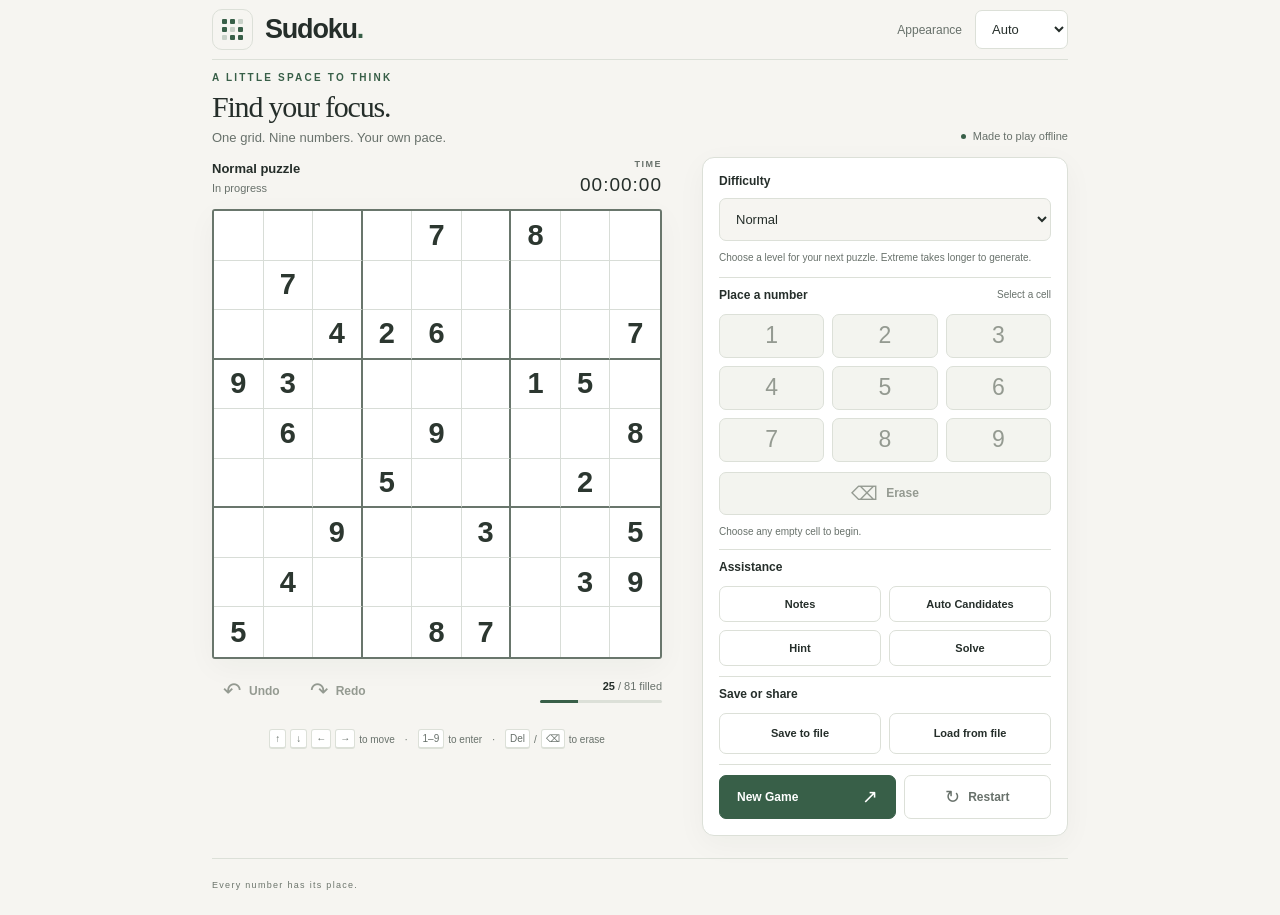
==== index.html @ 0df0c493 "display on mobile devices" ====
<!doctype html>
<html lang="en" data-theme="light">
<head>
  <meta charset="utf-8">
  <meta name="viewport" content="width=device-width, initial-scale=1">
  <meta name="color-scheme" content="light dark">
  <meta name="description" content="A quiet place to play Sudoku. A fully offline desktop application.">
  <title>Sudoku — Find your focus</title>
  <link rel="icon" href="data:,">
  <link rel="stylesheet" href="styles.css">
  <!-- Classic deferred scripts also work when index.html is opened from file://. -->
  <script defer src="js/board.js"></script>
  <script defer src="js/exact.js"></script>
  <script defer src="js/logical.js"></script>
  <script defer src="js/difficulty.js"></script>
  <script defer src="js/generator.js"></script>
  <script defer src="js/game.js"></script>
  <script defer src="js/persistence.js"></script>
  <script defer src="js/view.js"></script>
  <script defer src="js/app.js"></script>
</head>
<body>
  <div class="app-shell">
    <header class="app-header">
      <a class="brand" href="index.html" aria-label="Sudoku home">
        <span class="brand-mark" aria-hidden="true"><i></i><i></i><i></i><i></i><i></i><i></i><i></i><i></i><i></i></span>
        <span>Sudoku<span class="brand-dot">.</span></span>
      </a>
      <div class="theme-control">
        <label for="theme">Appearance</label>
        <select id="theme" aria-label="Color theme">
          <option value="auto">Auto</option>
          <option value="light">Light</option>
          <option value="dark">Dark</option>
        </select>
      </div>
    </header>

    <main>
      <div class="page-heading">
        <div><p class="eyebrow">A LITTLE SPACE TO THINK</p><h1>Find your focus.</h1><p class="intro">One grid. Nine numbers. Your own pace.</p></div>
        <span class="offline-label"><span aria-hidden="true"></span>Made to play offline</span>
      </div>

      <div class="workspace">
        <section class="board-section" aria-label="Sudoku game">
          <div class="board-heading">
            <div><span id="puzzle-label" class="puzzle-label">Sudoku</span><span id="game-status" class="game-status">Generating puzzle...</span></div>
            <div class="timer-block"><span class="timer-label">TIME</span><time id="timer" role="timer" aria-label="Elapsed time">00:00:00</time></div>
          </div>
          <div id="board" class="board" role="grid" aria-label="Sudoku puzzle" aria-rowcount="9" aria-colcount="9" aria-describedby="keyboard-help"></div>
          <div class="board-footer">
            <div class="history-controls" aria-label="History controls">
              <button id="undo" type="button" class="button button-quiet" disabled title="Undo (Ctrl+Z)"><span aria-hidden="true">↶</span> Undo</button>
              <button id="redo" type="button" class="button button-quiet" disabled title="Redo (Ctrl+Y or Ctrl+Shift+Z)"><span aria-hidden="true">↷</span> Redo</button>
            </div>
            <div class="progress-block"><span id="filled-count">30 <span>/ 81 filled</span></span><div id="progress" class="progress-track" role="progressbar" aria-label="Cells filled" aria-valuemin="0" aria-valuemax="81" aria-valuenow="30"><span id="progress-fill"></span></div></div>
          </div>
          <div id="completion" class="completion" role="status" aria-live="polite" hidden><span class="completion-mark" aria-hidden="true">✓</span><div><h2>Beautifully done.</h2><p id="completion-message"></p></div></div>
          <p id="keyboard-help" class="keyboard-help"><kbd>↑</kbd><kbd>↓</kbd><kbd>←</kbd><kbd>→</kbd> to move <span>·</span> <kbd>1–9</kbd> to enter <span>·</span> <kbd>Del</kbd> / <kbd>⌫</kbd> to erase</p>
        </section>

        <aside class="game-controls" aria-label="Game controls">
          <div class="difficulty-control">
            <label class="control-label" for="difficulty">Difficulty</label>
            <select id="difficulty" aria-describedby="difficulty-help">
              <option>Easy</option><option selected>Normal</option><option>Hard</option><option>Expert</option><option>Extreme</option>
            </select>
            <p id="difficulty-help" class="helper-text">Choose a level for your next puzzle. Extreme takes longer to generate.</p>
          </div>
          <div class="panel-divider"></div>
          <div class="control-panel">
          <div class="input-heading"><h2 id="input-heading">Place a number</h2><span id="selection-label">Select a cell</span></div>
          <div id="keypad" class="keypad" role="group" aria-label="Enter a number">
            <button type="button" data-digit="1" aria-label="Enter 1">1</button><button type="button" data-digit="2" aria-label="Enter 2">2</button><button type="button" data-digit="3" aria-label="Enter 3">3</button>
            <button type="button" data-digit="4" aria-label="Enter 4">4</button><button type="button" data-digit="5" aria-label="Enter 5">5</button><button type="button" data-digit="6" aria-label="Enter 6">6</button>
            <button type="button" data-digit="7" aria-label="Enter 7">7</button><button type="button" data-digit="8" aria-label="Enter 8">8</button><button type="button" data-digit="9" aria-label="Enter 9">9</button>
          </div>
          <button id="erase" type="button" class="button erase-button"><span aria-hidden="true">⌫</span> Erase</button>
          <p id="selection-help" class="selection-help" aria-live="polite">Choose any empty cell to begin.</p>
          <div class="panel-divider"></div>
          <div class="tools-heading"><h2>Assistance</h2></div>
          <div class="future-controls" aria-label="Assistance controls">
            <button id="notes" type="button" class="button" aria-pressed="false" title="Toggle candidate Notes mode">Notes</button>
            <button id="auto-candidates" type="button" class="button" title="Replace notes with all directly legal candidates">Auto Candidates</button>
            <button id="hint" type="button" class="button" disabled title="Reveal one correct digit">Hint</button>
            <button id="solve" type="button" class="button" disabled title="Reveal the solution after confirmation">Solve</button>
          </div>
          <div class="panel-divider"></div>
          <div class="tools-heading"><h2>Save or share</h2></div>
          <div class="file-actions" aria-label="Game file controls">
            <button id="export-game" type="button" class="button">Save to file</button>
            <button id="import-game" type="button" class="button">Load from file</button>
            <input id="import-game-file" type="file" accept="application/json,.json" hidden>
          </div>
          <p id="file-status" class="file-status" role="status" aria-live="polite" hidden></p>
          <div class="panel-divider"></div>
          <div class="game-actions">
            <button id="new-game" type="button" class="button button-primary">New Game <span aria-hidden="true">↗</span></button>
            <button id="restart" type="button" class="button restart-button"><span aria-hidden="true">↻</span> Restart</button>
          </div>
          <p id="persistence-status" class="helper-text" role="status" hidden>Browser storage is unavailable or full. Your progress cannot be saved.</p>
          <p id="generation-status" class="helper-text" role="status" hidden>Generating puzzle... This can take a while for Extreme.</p>
          <p id="generation-animation-name" class="generation-animation-name" aria-live="polite" hidden></p>
          <p id="generation-error" class="helper-text" role="alert" hidden>Could not find a verified puzzle in time. Please try New Game again.</p>
          </div>
        </aside>
      </div>
    </main>
    <footer class="app-footer"><span>Every number has its place.</span></footer>
  </div>
  <noscript><p class="noscript">Please enable JavaScript to play this offline Sudoku game.</p></noscript>
</body>
</html>
---- styles.css ----
:root {
  color-scheme: light;
  --page-bg: #f6f5f1;
  --surface-bg: #ffffff;
  --surface-soft: #eeeee8;
  --text: #252e2a;
  --text-muted: #68716b;
  --text-faint: #6c756c;
  --border: #dce0d8;
  --grid-border: #d8ddd7;
  --box-border: #69766c;
  --given: #2c3730;
  --player: #377657;
  --accent: #385f48;
  --candidate-match: #7a4d08;
  --accent-hover: #2d503b;
  --on-accent: #ffffff;
  --selected-cell: #c7ddc2;
  --related-cell: #f0f4ec;
  --same-number: #dfead8;
  --error-bg: #f8e6e1;
  --error-text: #af4538;
  --focus: #548368;
  --disabled-bg: #f3f4ef;
  --disabled-text: #949a91;
  --shadow: 0 8px 30px rgb(35 49 37 / 4%);
  --board-size: 540px;
  font-family: "Segoe UI", Arial, sans-serif;
  font-synthesis: none;
}

:root[data-theme="dark"] {
  color-scheme: dark;
  --page-bg: #181e1a;
  --surface-bg: #222b25;
  --surface-soft: #2b352e;
  --text: #e5eae2;
  --text-muted: #a5b0a5;
  --text-faint: #8e9c90;
  --border: #3a473c;
  --grid-border: #3b493f;
  --box-border: #85988a;
  --given: #e4eadd;
  --player: #a5d1b0;
  --accent: #a3c6a0;
  --candidate-match: #ffd17c;
  --accent-hover: #bddab9;
  --on-accent: #1b3021;
  --selected-cell: #486846;
  --related-cell: #2d3930;
  --same-number: #3a4f3b;
  --error-bg: #52342e;
  --error-text: #ffb3a4;
  --focus: #acd1a3;
  --disabled-bg: #273029;
  --disabled-text: #778278;
  --shadow: 0 8px 30px rgb(0 0 0 / 10%);
}

* { box-sizing: border-box; }
body { margin: 0; background: var(--page-bg); color: var(--text); }
button, select { font: inherit; }
button, select, a { -webkit-tap-highlight-color: transparent; }
button { cursor: pointer; }
button:disabled { cursor: not-allowed; }
button:focus-visible, select:focus-visible, a:focus-visible { outline: 3px solid var(--focus); outline-offset: 4px; }
[hidden] { display: none !important; }
.app-shell { max-width: 1008px; margin: 0 auto; padding: 0 44px; }
.app-header { height: 84px; display: flex; align-items: center; justify-content: space-between; border-bottom: 1px solid var(--border); }
.brand { display: inline-flex; gap: 12px; align-items: center; text-decoration: none; color: var(--text); font-size: 27px; font-weight: 700; letter-spacing: -1.2px; }
.brand-dot { color: var(--accent); }
.brand-mark { display: grid; grid-template-columns: repeat(3, 5px); grid-template-rows: repeat(3, 5px); gap: 3px; padding: 9px; border: 1px solid var(--border); border-radius: 10px; }
.brand-mark i { background: var(--accent); border-radius: 1px; }
.brand-mark i:nth-child(3), .brand-mark i:nth-child(5), .brand-mark i:nth-child(7) { opacity: .24; }
.theme-control { display: flex; gap: 13px; align-items: center; font-size: 12px; color: var(--text-muted); }
select { appearance: auto; padding: 10px 12px; background: var(--surface-bg); color: var(--text); border: 1px solid var(--border); border-radius: 7px; cursor: pointer; }
:root:not([data-app-ready]) #difficulty { visibility: hidden; }
.theme-control select { min-width: 93px; font-size: 13px; }
.page-heading { display: flex; align-items: end; justify-content: space-between; padding: 28px 0 26px; }
.eyebrow { color: var(--accent); font-size: 10px; font-weight: 700; letter-spacing: 2.2px; margin: 0 0 10px; }
h1 { font-family: Georgia, "Times New Roman", serif; font-size: 38px; font-weight: 400; letter-spacing: -1.2px; line-height: 1.1; margin: 0 0 11px; }
.intro { color: var(--text-muted); font-size: 13px; margin: 0; }
.offline-label { display: flex; align-items: center; gap: 7px; color: var(--text-muted); font-size: 11px; padding-bottom: 3px; }
.offline-label > span { width: 5px; height: 5px; border-radius: 50%; background: var(--accent); }
.workspace { display: grid; grid-template-columns: var(--board-size) minmax(250px, 1fr); gap: 40px; align-items: start; }
.board-heading { display: flex; align-items: center; justify-content: space-between; min-height: 63px; padding-bottom: 17px; }
.board-heading > div:first-child { display: flex; flex-direction: column; gap: 6px; }
.puzzle-label { font-size: 13px; font-weight: 600; }
.game-status { font-size: 11px; color: var(--text-muted); }
.timer-block { text-align: right; display: flex; flex-direction: column; gap: 5px; }
.timer-label { color: var(--text-muted); font-size: 9px; font-weight: 600; letter-spacing: 1.5px; }
#timer { font-size: 19px; font-variant-numeric: tabular-nums; letter-spacing: 1px; }
.board { width: var(--board-size); height: var(--board-size); position: relative; display: grid; grid-template-rows: repeat(9, minmax(0, 1fr)); border: 2px solid var(--box-border); border-radius: 3px; overflow: hidden; background: var(--surface-bg); box-shadow: var(--shadow); }
.board-row { display: grid; grid-template-columns: repeat(9, minmax(0, 1fr)); min-height: 0; }
.cell { min-width: 0; min-height: 0; position: relative; border: 0; border-right: 1px solid var(--grid-border); border-bottom: 1px solid var(--grid-border); background: var(--surface-bg); color: var(--player); font-size: 29px; font-weight: 400; line-height: 1; padding: 0; display: grid; place-items: center; isolation: isolate; }
.cell:nth-child(3n) { border-right: 2px solid var(--box-border); }
.cell:last-child { border-right: 0; }
.board-row:nth-of-type(3n) .cell { border-bottom: 2px solid var(--box-border); }
.board-row:last-of-type .cell { border-bottom: 0; }
.cell.is-given { color: var(--given); font-weight: 650; }
.cell.is-related { background: var(--related-cell); }
.cell.is-matching { background: var(--same-number); }
.cell.is-selected { background: var(--selected-cell); box-shadow: inset 0 0 0 2px var(--accent); }
.cell.is-incorrect { color: var(--error-text); }
.cell.is-incorrect:not(.is-related):not(.is-matching):not(.is-selected) { background: var(--error-bg); }
.cell.is-incorrect .cell-value { text-decoration: underline; text-decoration-thickness: 1.5px; text-underline-offset: 6px; }
.cell:focus-visible { outline: 3px solid var(--focus); outline-offset: -5px; z-index: 1; }
.cell:hover:not(.is-selected) { box-shadow: inset 0 0 0 2px var(--border); }
.cell-value { pointer-events: none; }
.cell-candidates { position: absolute; inset: 4px; display: grid; grid-template-columns: repeat(3, 1fr); grid-template-rows: repeat(3, 1fr); pointer-events: none; font-size: 12px; }
.cell-candidates > span { display: grid; place-items: center; color: var(--player); font-weight: 500; }
.cell-candidates > span.is-matching { color: var(--candidate-match); font-weight: 800; }
#notes[aria-pressed="true"] { background: var(--selected-cell); border-color: var(--accent); color: var(--accent); }
.board-footer { display: flex; align-items: center; justify-content: space-between; margin-top: 14px; }
.button { display: inline-flex; justify-content: center; align-items: center; gap: 8px; min-height: 41px; padding: 9px 14px; border: 1px solid var(--border); border-radius: 7px; background: var(--surface-bg); color: var(--text); font-size: 12px; font-weight: 600; }
.button:hover:enabled { background: var(--surface-soft); }
.button:disabled { background: var(--disabled-bg); color: var(--disabled-text); }
.history-controls { display: flex; gap: 8px; }
.button-quiet { border-color: transparent; background: transparent; padding: 8px 10px; }
.button-quiet:disabled { background: transparent; }
.button-quiet span { font-size: 22px; font-weight: 400; }
.progress-block { text-align: right; width: 122px; font-size: 11px; }
#filled-count { font-weight: 600; }
#filled-count span { color: var(--text-muted); font-weight: 400; }
.progress-track { height: 3px; background: var(--border); margin-top: 8px; overflow: hidden; border-radius: 3px; }
#progress-fill { display: block; height: 100%; width: 0; background: var(--accent); }
.board-legend { display: flex; justify-content: center; gap: 26px; margin-top: 18px; color: var(--text-muted); font-size: 10px; }
.board-legend > span { display: flex; align-items: center; gap: 6px; }
.board-legend b { font-size: 15px; }
.legend-given { color: var(--given); font-weight: 700; }
.legend-player { color: var(--player); font-weight: 400; }
.legend-error { color: var(--error-text); font-weight: 400; text-decoration: underline; text-underline-offset: 3px; }
.keyboard-help { display: flex; align-items: center; justify-content: center; gap: 4px; margin: 20px 0 0; font-size: 10px; color: var(--text-muted); white-space: nowrap; }
.keyboard-help > span { margin: 0 6px; }
kbd { font-family: inherit; font-size: 10px; min-width: 17px; padding: 3px 4px; text-align: center; border: 1px solid var(--border); border-bottom-width: 2px; border-radius: 3px; background: var(--surface-bg); }
.game-controls { background: var(--surface-bg); border: 1px solid var(--border); border-radius: 12px; padding: 24px; box-shadow: var(--shadow); }
.control-panel { display: contents; }
.control-label { display: block; font-size: 12px; font-weight: 600; margin-bottom: 10px; }
.difficulty-control select { width: 100%; height: 43px; background: var(--page-bg); font-size: 13px; }
.helper-text { margin: 9px 0 0; font-size: 10px; color: var(--text-muted); line-height: 1.65; }
.panel-divider { height: 1px; background: var(--border); margin: 16px 0; }
.input-heading, .tools-heading { display: flex; align-items: center; justify-content: space-between; gap: 6px; margin-bottom: 12px; }
.input-heading h2, .tools-heading h2 { font-size: 12px; font-weight: 600; margin: 0; }
#selection-label { color: var(--text-muted); font-size: 10px; }
.keypad { display: grid; grid-template-columns: repeat(3, 1fr); gap: 8px; }
.keypad button { height: 50px; border: 1px solid var(--border); border-radius: 7px; color: var(--accent); background: var(--page-bg); font-size: 23px; font-weight: 500; }
.keypad button:hover:enabled { background: var(--same-number); border-color: var(--accent); }
.keypad button:active:enabled { background: var(--selected-cell); }
.keypad button:disabled { color: var(--disabled-text); background: var(--disabled-bg); }
.keypad button.is-selected-digit { background: var(--selected-cell); border-color: var(--accent); color: var(--accent); box-shadow: inset 0 0 0 1px var(--accent); }
.erase-button { margin-top: 10px; width: 100%; }
.erase-button span { font-size: 19px; font-weight: 400; }
.selection-help { min-height: 15px; margin: 9px 0 0; color: var(--text-muted); font-size: 10px; line-height: 1.5; }
.coming-label { font-size: 8px; letter-spacing: 1px; color: var(--text-faint); }
.future-controls { display: grid; grid-template-columns: 1fr 1fr; gap: 8px; }
.future-controls .button { font-size: 11px; padding: 8px 4px; }
.file-actions { display: grid; grid-template-columns: 1fr 1fr; gap: 8px; }
.file-actions .button { padding: 8px 4px; font-size: 11px; }
.file-status { min-height: 15px; margin: 9px 0 0; color: var(--text-muted); font-size: 10px; line-height: 1.5; }
.file-status.is-error { color: var(--error-text); }
.generation-animation-name { margin: 4px 0 0; color: var(--accent); font-size: 10px; font-weight: 700; letter-spacing: .8px; text-transform: uppercase; }
.button-primary { width: 100%; background: var(--accent); color: var(--on-accent); border-color: var(--accent); min-height: 44px; justify-content: space-between; padding-left: 17px; padding-right: 17px; }
.button-primary:hover:enabled { background: var(--accent-hover); }
.button-primary span { font-size: 19px; }
.game-actions { display: grid; grid-template-columns: 1.2fr 1fr; gap: 8px; }
.restart-button { width: 100%; color: var(--text-muted); }
.restart-button span { font-size: 18px; }
.completion { display: flex; align-items: center; gap: 13px; background: var(--same-number); border: 1px solid var(--accent); border-radius: 8px; padding: 16px 20px; margin-top: 16px; }
.completion-mark { font-size: 22px; color: var(--accent); }
.completion h2 { font-family: Georgia, "Times New Roman", serif; font-size: 21px; font-weight: 400; margin: 0 0 5px; }
.completion p { font-size: 12px; color: var(--text-muted); margin: 0; }
@keyframes board-start {
  from { opacity: 0; transform: translateY(8px) scale(.985); }
  to { opacity: 1; transform: translateY(0) scale(1); }
}
@keyframes completion-arrive {
  0% { opacity: 0; transform: translateY(12px) scale(.96); }
  65% { opacity: 1; transform: translateY(-2px) scale(1.015); }
  100% { opacity: 1; transform: translateY(0) scale(1); }
}
@keyframes completion-mark {
  0%, 45% { opacity: 0; transform: scale(.4) rotate(-20deg); }
  75% { opacity: 1; transform: scale(1.2) rotate(8deg); }
  100% { opacity: 1; transform: scale(1) rotate(0); }
}
@keyframes board-generating {
  0%, 100% { opacity: 1; transform: scale(1); }
  50% { opacity: .78; transform: scale(.992); }
}
@keyframes generation-dot {
  0%, 100% { opacity: .35; transform: scale(.75); }
  50% { opacity: 1; transform: scale(1); }
}
@keyframes ghost-digit {
  0%, 100% { opacity: 0; transform: translate(-50%, -50%) scale(.35) rotate(-12deg); }
  28%, 70% { opacity: .88; transform: translate(-50%, -50%) scale(1.15) rotate(0); }
  82% { opacity: 0; transform: translate(-50%, -50%) scale(.8) rotate(8deg); }
}
@keyframes box-digit {
  0%, 100% { opacity: 0; transform: translate(-50%, -50%) scale(.2); }
  18%, 67% { opacity: .95; transform: translate(-50%, -50%) scale(1.18); }
  80% { opacity: 0; transform: translate(-50%, -50%) scale(.55); }
}
@keyframes rain-digit {
  0% { opacity: 0; transform: translate(-50%, -90px) rotate(-10deg) scale(.7); }
  15% { opacity: .9; }
  85% { opacity: .9; }
  100% { opacity: 0; transform: translate(-50%, 630px) rotate(15deg) scale(1.12); }
}
@keyframes solver-digit {
  0%, 100% { opacity: 0; transform: translate(-50%, -50%) scale(.25); }
  20%, 62% { opacity: 1; transform: translate(-50%, -50%) scale(1.3); }
  76% { opacity: 0; transform: translate(-50%, -50%) scale(.6); }
}
.board.is-game-starting { animation: board-start 420ms cubic-bezier(.2, .75, .25, 1) both; }
.board.is-generating { animation: board-generating 1.2s ease-in-out infinite; }
.completion.is-celebrating { animation: completion-arrive 520ms cubic-bezier(.2, .8, .25, 1) both; }
.completion.is-celebrating .completion-mark { animation: completion-mark 600ms cubic-bezier(.2, .8, .25, 1) both; }
#generation-status::before { content: ""; display: inline-block; width: 6px; height: 6px; margin: 0 6px 1px 0; border-radius: 50%; background: var(--accent); vertical-align: middle; animation: generation-dot 900ms ease-in-out infinite; }
.generation-overlay { position: absolute; inset: 0; z-index: 2; overflow: hidden; pointer-events: none; }
.generation-digit { position: absolute; z-index: 1; color: var(--accent); font-size: 30px; font-weight: 700; line-height: 1; text-shadow: 0 1px 12px var(--surface-bg); }
.generation-overlay.is-ghost-grid .generation-digit { animation: ghost-digit var(--duration) var(--delay) cubic-bezier(.2, .75, .25, 1) infinite; }
.generation-overlay.is-box-build .generation-digit { color: var(--candidate-match); animation: box-digit var(--duration) var(--delay) cubic-bezier(.2, .75, .25, 1) infinite; }
.generation-overlay.is-number-rain .generation-digit { color: var(--player); animation: rain-digit var(--duration) var(--delay) linear infinite; }
.generation-overlay.is-solver-pulse .generation-digit { color: var(--accent); animation: solver-digit var(--duration) var(--delay) cubic-bezier(.15, .9, .25, 1) infinite; }
.app-footer { display: flex; justify-content: space-between; border-top: 1px solid var(--border); margin-top: 33px; padding: 21px 0 25px; color: var(--text-faint); font-size: 11px; }
.app-footer > span:last-child { font-size: 9px; letter-spacing: 1.3px; }
.app-footer > span:last-child span { padding: 0 7px; }
.noscript { position: fixed; bottom: 0; width: 100%; padding: 18px; background: var(--error-bg); color: var(--error-text); text-align: center; }
@media (max-width: 1040px) {
  :root { --board-size: 504px; }
  .app-shell { padding: 0 34px; }
  .workspace { gap: 28px; }
  .game-controls { padding: 20px; }
}
@media (max-height: 900px) {
  :root { --board-size: 450px; }
  .app-shell { max-width: 944px; }
  .app-header { height: 60px; }
  .page-heading { padding: 12px 0; }
  .eyebrow { margin-bottom: 7px; }
  h1 { font-size: 30px; margin-bottom: 7px; }
  .board-heading { min-height: 52px; padding-bottom: 12px; }
  .game-controls { padding: 16px; }
  .panel-divider { margin: 10px 0; }
  .keypad button { height: 44px; }
  .future-controls .button { min-height: 36px; }
  .board-footer { margin-top: 10px; }
  .board-legend { margin-top: 12px; }
  .keyboard-help { margin-top: 16px; }
  .app-footer { margin-top: 22px; }
}
@media (min-width: 881px) and (max-height: 800px) {
  .game-controls { padding: 8px; }
  .difficulty-control .helper-text { display: none; }
  .panel-divider { margin: 7px 0; }
  .keypad button { height: 40px; }
}
@media (forced-colors: active) {
  .cell.is-selected { outline: 3px solid Highlight; outline-offset: -4px; }
  .cell.is-matching .cell-value { border-bottom: 2px solid currentColor; }
}
@media (prefers-reduced-motion: reduce) {
  .board.is-game-starting, .board.is-generating, .completion.is-celebrating, .completion.is-celebrating .completion-mark, #generation-status::before, .generation-overlay .generation-digit { animation: none; }
  .generation-overlay { display: none; }
}
@media (max-width: 880px) {
  :root { --board-size: min(540px, calc(100vw - 32px)); }
  .app-shell { padding: 0 16px; }
  .app-header { height: 64px; }
  .page-heading { padding: 20px 0; }
  .workspace { display: flex; flex-direction: column; gap: 20px; }
  .game-controls { display: contents; }
  .difficulty-control { order: -1; display: grid; grid-template-columns: minmax(0, 1fr) minmax(150px, 2fr); align-items: center; gap: 10px 14px; width: 100%; padding: 14px 16px; background: var(--surface-bg); border: 1px solid var(--border); border-radius: 12px; box-shadow: var(--shadow); }
  .difficulty-control .control-label { margin: 0; }
  .difficulty-control .helper-text { display: none; }
  .game-controls > .panel-divider { display: none; }
  .board-section { order: 0; width: var(--board-size); max-width: 100%; margin: 0 auto; }
  .board { width: 100%; height: auto; aspect-ratio: 1; }
  .control-panel { display: block; order: 1; width: 100%; padding: 18px 16px; background: var(--surface-bg); border: 1px solid var(--border); border-radius: 12px; box-shadow: var(--shadow); }
  .keypad button { height: 54px; }
  .keyboard-help { display: none; }
  .app-footer { margin-top: 24px; }
}
@media (max-width: 420px) {
  .theme-control label, .offline-label { display: none; }
  .brand { gap: 9px; font-size: 24px; }
  .brand-mark { grid-template-columns: repeat(3, 4px); grid-template-rows: repeat(3, 4px); gap: 2px; padding: 8px; }
  .page-heading { padding: 16px 0; }
  h1 { font-size: 31px; }
  .difficulty-control { grid-template-columns: 1fr; gap: 8px; }
  .difficulty-control select { height: 40px; }
  .board-heading { min-height: 53px; padding-bottom: 12px; }
  .cell { font-size: clamp(20px, 7.5vw, 29px); }
  .cell-candidates { inset: 2px; font-size: 10px; }
  .board-footer { margin-top: 10px; }
  .history-controls { gap: 2px; }
  .button-quiet { padding: 7px 5px; }
  .progress-block { width: 105px; }
}
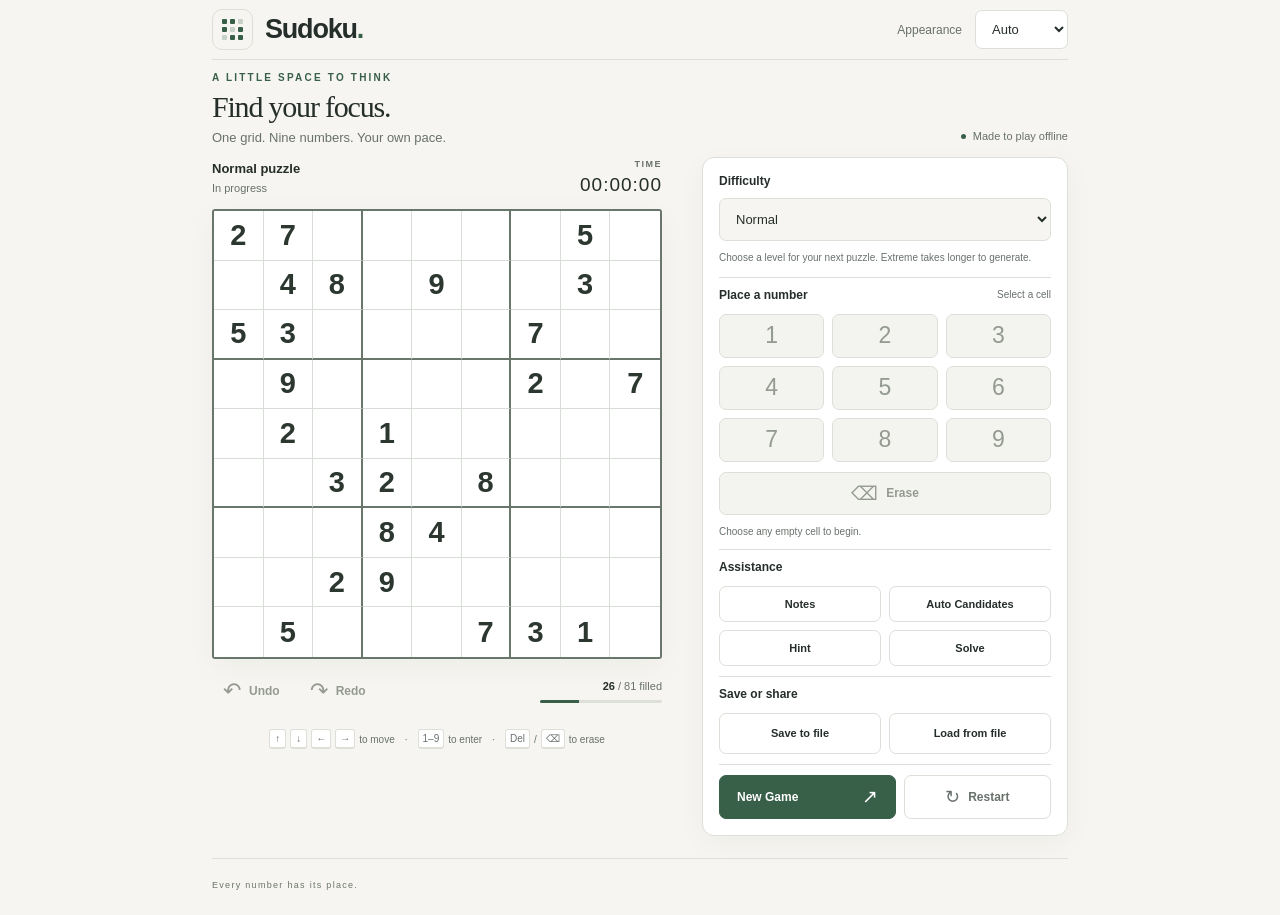
==== commit 9ae45b75: "add counter: <script data-goatcounter="https://gperkowski.goatcounter.com/count" async src="//gc.zgo" ====
--- a/index.html
+++ b/index.html
@@ -110,5 +110,6 @@
     <footer class="app-footer"><span>Every number has its place.</span></footer>
   </div>
   <noscript><p class="noscript">Please enable JavaScript to play this offline Sudoku game.</p></noscript>
+  <script data-goatcounter="https://gperkowski.goatcounter.com/count" async src="//gc.zgo.at/count.js"></script>
 </body>
 </html>
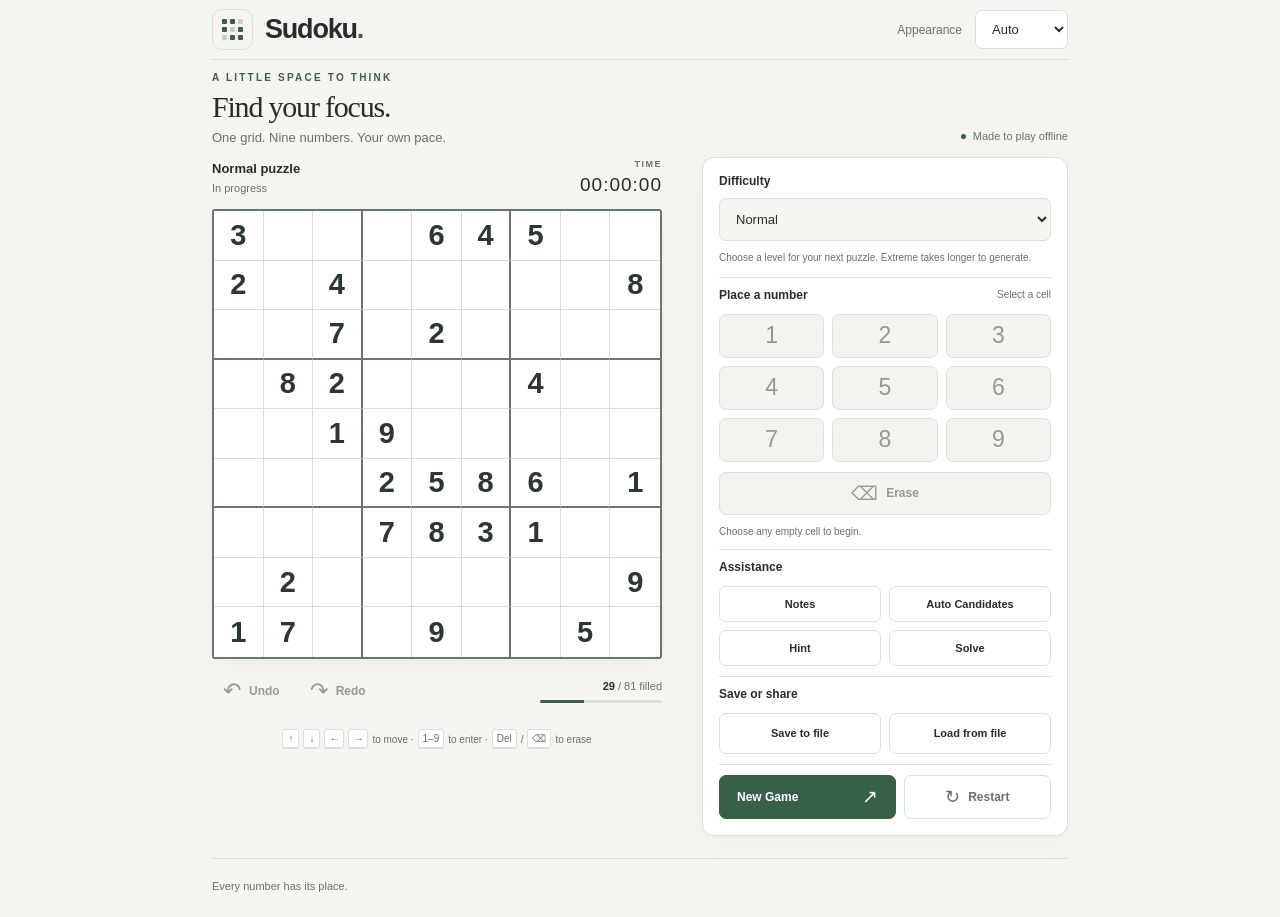
==== commit 74e89575: "Completed the offline-safe refactor.   - Removed the external GoatCounter analytics script and made " ====
--- a/index.html
+++ b/index.html
@@ -28,7 +28,7 @@
       </a>
       <div class="theme-control">
         <label for="theme">Appearance</label>
-        <select id="theme" aria-label="Color theme">
+        <select id="theme">
           <option value="auto">Auto</option>
           <option value="light">Light</option>
           <option value="dark">Dark</option>
@@ -37,27 +37,46 @@
     </header>
 
     <main>
-      <div class="page-heading">
-        <div><p class="eyebrow">A LITTLE SPACE TO THINK</p><h1>Find your focus.</h1><p class="intro">One grid. Nine numbers. Your own pace.</p></div>
-        <span class="offline-label"><span aria-hidden="true"></span>Made to play offline</span>
-      </div>
+      <header class="page-heading">
+        <div class="page-introduction">
+          <p class="eyebrow">A LITTLE SPACE TO THINK</p>
+          <h1>Find your focus.</h1>
+          <p class="intro">One grid. Nine numbers. Your own pace.</p>
+        </div>
+        <p class="offline-label"><span aria-hidden="true"></span>Made to play offline</p>
+      </header>
 
       <div class="workspace">
         <section class="board-section" aria-label="Sudoku game">
-          <div class="board-heading">
-            <div><span id="puzzle-label" class="puzzle-label">Sudoku</span><span id="game-status" class="game-status">Generating puzzle...</span></div>
-            <div class="timer-block"><span class="timer-label">TIME</span><time id="timer" role="timer" aria-label="Elapsed time">00:00:00</time></div>
-          </div>
+          <header class="board-heading">
+            <div class="puzzle-summary">
+              <p id="puzzle-label" class="puzzle-label">Sudoku</p>
+              <p id="game-status" class="game-status">Generating puzzle...</p>
+            </div>
+            <div class="timer-block">
+              <span class="timer-label">TIME</span>
+              <time id="timer">00:00:00</time>
+            </div>
+          </header>
           <div id="board" class="board" role="grid" aria-label="Sudoku puzzle" aria-rowcount="9" aria-colcount="9" aria-describedby="keyboard-help"></div>
-          <div class="board-footer">
-            <div class="history-controls" aria-label="History controls">
+          <footer class="board-footer">
+            <div class="history-controls" role="group" aria-label="History controls">
               <button id="undo" type="button" class="button button-quiet" disabled title="Undo (Ctrl+Z)"><span aria-hidden="true">↶</span> Undo</button>
               <button id="redo" type="button" class="button button-quiet" disabled title="Redo (Ctrl+Y or Ctrl+Shift+Z)"><span aria-hidden="true">↷</span> Redo</button>
             </div>
-            <div class="progress-block"><span id="filled-count">30 <span>/ 81 filled</span></span><div id="progress" class="progress-track" role="progressbar" aria-label="Cells filled" aria-valuemin="0" aria-valuemax="81" aria-valuenow="30"><span id="progress-fill"></span></div></div>
-          </div>
-          <div id="completion" class="completion" role="status" aria-live="polite" hidden><span class="completion-mark" aria-hidden="true">✓</span><div><h2>Beautifully done.</h2><p id="completion-message"></p></div></div>
-          <p id="keyboard-help" class="keyboard-help"><kbd>↑</kbd><kbd>↓</kbd><kbd>←</kbd><kbd>→</kbd> to move <span>·</span> <kbd>1–9</kbd> to enter <span>·</span> <kbd>Del</kbd> / <kbd>⌫</kbd> to erase</p>
+            <div class="progress-block">
+              <output id="filled-count">30 <span>/ 81 filled</span></output>
+              <progress id="progress" class="progress-track" aria-label="Cells filled" max="81" value="30"></progress>
+            </div>
+          </footer>
+          <section id="completion" class="completion" hidden>
+            <span class="completion-mark" aria-hidden="true">✓</span>
+            <div>
+              <h2>Beautifully done.</h2>
+              <p id="completion-message"></p>
+            </div>
+          </section>
+          <p id="keyboard-help" class="keyboard-help"><kbd>↑</kbd><kbd>↓</kbd><kbd>←</kbd><kbd>→</kbd> to move · <kbd>1–9</kbd> to enter · <kbd>Del</kbd> / <kbd>⌫</kbd> to erase</p>
         </section>
 
         <aside class="game-controls" aria-label="Game controls">
@@ -68,48 +87,59 @@
             </select>
             <p id="difficulty-help" class="helper-text">Choose a level for your next puzzle. Extreme takes longer to generate.</p>
           </div>
-          <div class="panel-divider"></div>
+          <div class="panel-divider" aria-hidden="true"></div>
           <div class="control-panel">
-          <div class="input-heading"><h2 id="input-heading">Place a number</h2><span id="selection-label">Select a cell</span></div>
-          <div id="keypad" class="keypad" role="group" aria-label="Enter a number">
-            <button type="button" data-digit="1" aria-label="Enter 1">1</button><button type="button" data-digit="2" aria-label="Enter 2">2</button><button type="button" data-digit="3" aria-label="Enter 3">3</button>
-            <button type="button" data-digit="4" aria-label="Enter 4">4</button><button type="button" data-digit="5" aria-label="Enter 5">5</button><button type="button" data-digit="6" aria-label="Enter 6">6</button>
-            <button type="button" data-digit="7" aria-label="Enter 7">7</button><button type="button" data-digit="8" aria-label="Enter 8">8</button><button type="button" data-digit="9" aria-label="Enter 9">9</button>
-          </div>
-          <button id="erase" type="button" class="button erase-button"><span aria-hidden="true">⌫</span> Erase</button>
-          <p id="selection-help" class="selection-help" aria-live="polite">Choose any empty cell to begin.</p>
-          <div class="panel-divider"></div>
-          <div class="tools-heading"><h2>Assistance</h2></div>
-          <div class="future-controls" aria-label="Assistance controls">
-            <button id="notes" type="button" class="button" aria-pressed="false" title="Toggle candidate Notes mode">Notes</button>
-            <button id="auto-candidates" type="button" class="button" title="Replace notes with all directly legal candidates">Auto Candidates</button>
-            <button id="hint" type="button" class="button" disabled title="Reveal one correct digit">Hint</button>
-            <button id="solve" type="button" class="button" disabled title="Reveal the solution after confirmation">Solve</button>
-          </div>
-          <div class="panel-divider"></div>
-          <div class="tools-heading"><h2>Save or share</h2></div>
-          <div class="file-actions" aria-label="Game file controls">
-            <button id="export-game" type="button" class="button">Save to file</button>
-            <button id="import-game" type="button" class="button">Load from file</button>
-            <input id="import-game-file" type="file" accept="application/json,.json" hidden>
-          </div>
-          <p id="file-status" class="file-status" role="status" aria-live="polite" hidden></p>
-          <div class="panel-divider"></div>
-          <div class="game-actions">
-            <button id="new-game" type="button" class="button button-primary">New Game <span aria-hidden="true">↗</span></button>
-            <button id="restart" type="button" class="button restart-button"><span aria-hidden="true">↻</span> Restart</button>
-          </div>
-          <p id="persistence-status" class="helper-text" role="status" hidden>Browser storage is unavailable or full. Your progress cannot be saved.</p>
-          <p id="generation-status" class="helper-text" role="status" hidden>Generating puzzle... This can take a while for Extreme.</p>
-          <p id="generation-animation-name" class="generation-animation-name" aria-live="polite" hidden></p>
-          <p id="generation-error" class="helper-text" role="alert" hidden>Could not find a verified puzzle in time. Please try New Game again.</p>
+            <section aria-labelledby="input-heading">
+              <header class="input-heading">
+                <h2 id="input-heading">Place a number</h2>
+                <p id="selection-label">Select a cell</p>
+              </header>
+              <div id="keypad" class="keypad" role="group" aria-label="Enter a number">
+                <button type="button" data-digit="1" aria-label="Enter 1">1</button><button type="button" data-digit="2" aria-label="Enter 2">2</button><button type="button" data-digit="3" aria-label="Enter 3">3</button>
+                <button type="button" data-digit="4" aria-label="Enter 4">4</button><button type="button" data-digit="5" aria-label="Enter 5">5</button><button type="button" data-digit="6" aria-label="Enter 6">6</button>
+                <button type="button" data-digit="7" aria-label="Enter 7">7</button><button type="button" data-digit="8" aria-label="Enter 8">8</button><button type="button" data-digit="9" aria-label="Enter 9">9</button>
+              </div>
+              <button id="erase" type="button" class="button erase-button"><span aria-hidden="true">⌫</span> Erase</button>
+              <p id="selection-help" class="selection-help" aria-live="polite">Choose any empty cell to begin.</p>
+            </section>
+            <div class="panel-divider" aria-hidden="true"></div>
+            <section aria-labelledby="assistance-heading">
+              <header class="tools-heading"><h2 id="assistance-heading">Assistance</h2></header>
+              <div class="future-controls">
+                <button id="notes" type="button" class="button" aria-pressed="false" title="Toggle candidate Notes mode">Notes</button>
+                <button id="auto-candidates" type="button" class="button" title="Replace notes with all directly legal candidates">Auto Candidates</button>
+                <button id="hint" type="button" class="button" disabled title="Reveal one correct digit">Hint</button>
+                <button id="solve" type="button" class="button" disabled title="Reveal the solution after confirmation">Solve</button>
+              </div>
+            </section>
+            <div class="panel-divider" aria-hidden="true"></div>
+            <section aria-labelledby="file-actions-heading">
+              <header class="tools-heading"><h2 id="file-actions-heading">Save or share</h2></header>
+              <div class="file-actions">
+                <button id="export-game" type="button" class="button">Save to file</button>
+                <button id="import-game" type="button" class="button">Load from file</button>
+                <label for="import-game-file" class="visually-hidden">Choose a saved Sudoku game file</label>
+                <input id="import-game-file" type="file" accept="application/json,.json" hidden>
+              </div>
+              <p id="file-status" class="file-status" hidden></p>
+            </section>
+            <div class="panel-divider" aria-hidden="true"></div>
+            <div class="game-actions">
+              <button id="new-game" type="button" class="button button-primary">New Game <span aria-hidden="true">↗</span></button>
+              <button id="restart" type="button" class="button restart-button"><span aria-hidden="true">↻</span> Restart</button>
+            </div>
+            <p id="persistence-status" class="helper-text" hidden>Browser storage is unavailable or full. Your progress cannot be saved.</p>
+            <p id="generation-status" class="helper-text" hidden>Generating puzzle... This can take a while for Extreme.</p>
+            <p id="generation-animation-name" class="generation-animation-name" hidden></p>
+            <p id="generation-error" class="helper-text" hidden>Could not find a verified puzzle in time. Please try New Game again.</p>
           </div>
         </aside>
       </div>
     </main>
-    <footer class="app-footer"><span>Every number has its place.</span></footer>
+    <footer class="app-footer"><p>Every number has its place.</p></footer>
   </div>
+  <p id="live-announcements" class="visually-hidden" role="status" aria-live="polite" aria-atomic="true"></p>
   <noscript><p class="noscript">Please enable JavaScript to play this offline Sudoku game.</p></noscript>
-  <script data-goatcounter="https://gperkowski.goatcounter.com/count" async src="//gc.zgo.at/count.js"></script>
+  <script data-goatcounter="https://gperkowski.goatcounter.com/count" async src="https://gc.zgo.at/count.js"></script>
 </body>
 </html>
--- a/styles.css
+++ b/styles.css
@@ -5,12 +5,12 @@
   --surface-soft: #eeeee8;
   --text: #252e2a;
   --text-muted: #68716b;
-  --text-faint: #6c756c;
+  --text-faint: #68716b;
   --border: #dce0d8;
   --grid-border: #d8ddd7;
   --box-border: #69766c;
   --given: #2c3730;
-  --player: #377657;
+  --player: #2c6747;
   --accent: #385f48;
   --candidate-match: #7a4d08;
   --accent-hover: #2d503b;
@@ -19,7 +19,7 @@
   --related-cell: #f0f4ec;
   --same-number: #dfead8;
   --error-bg: #f8e6e1;
-  --error-text: #af4538;
+  --error-text: #9d352c;
   --focus: #548368;
   --disabled-bg: #f3f4ef;
   --disabled-text: #949a91;
@@ -41,7 +41,7 @@
   --grid-border: #3b493f;
   --box-border: #85988a;
   --given: #e4eadd;
-  --player: #a5d1b0;
+  --player: #b5e7c0;
   --accent: #a3c6a0;
   --candidate-match: #ffd17c;
   --accent-hover: #bddab9;
@@ -50,7 +50,7 @@
   --related-cell: #2d3930;
   --same-number: #3a4f3b;
   --error-bg: #52342e;
-  --error-text: #ffb3a4;
+  --error-text: #ffd7ce;
   --focus: #acd1a3;
   --disabled-bg: #273029;
   --disabled-text: #778278;
@@ -65,6 +65,7 @@
 button:disabled { cursor: not-allowed; }
 button:focus-visible, select:focus-visible, a:focus-visible { outline: 3px solid var(--focus); outline-offset: 4px; }
 [hidden] { display: none !important; }
+.visually-hidden { position: absolute; width: 1px; height: 1px; padding: 0; margin: -1px; overflow: hidden; clip: rect(0 0 0 0); white-space: nowrap; border: 0; }
 .app-shell { max-width: 1008px; margin: 0 auto; padding: 0 44px; }
 .app-header { height: 84px; display: flex; align-items: center; justify-content: space-between; border-bottom: 1px solid var(--border); }
 .brand { display: inline-flex; gap: 12px; align-items: center; text-decoration: none; color: var(--text); font-size: 27px; font-weight: 700; letter-spacing: -1.2px; }
@@ -80,13 +81,13 @@
 .eyebrow { color: var(--accent); font-size: 10px; font-weight: 700; letter-spacing: 2.2px; margin: 0 0 10px; }
 h1 { font-family: Georgia, "Times New Roman", serif; font-size: 38px; font-weight: 400; letter-spacing: -1.2px; line-height: 1.1; margin: 0 0 11px; }
 .intro { color: var(--text-muted); font-size: 13px; margin: 0; }
-.offline-label { display: flex; align-items: center; gap: 7px; color: var(--text-muted); font-size: 11px; padding-bottom: 3px; }
+.offline-label { display: flex; align-items: center; gap: 7px; margin: 0; padding-bottom: 3px; color: var(--text-muted); font-size: 11px; }
 .offline-label > span { width: 5px; height: 5px; border-radius: 50%; background: var(--accent); }
 .workspace { display: grid; grid-template-columns: var(--board-size) minmax(250px, 1fr); gap: 40px; align-items: start; }
 .board-heading { display: flex; align-items: center; justify-content: space-between; min-height: 63px; padding-bottom: 17px; }
-.board-heading > div:first-child { display: flex; flex-direction: column; gap: 6px; }
-.puzzle-label { font-size: 13px; font-weight: 600; }
-.game-status { font-size: 11px; color: var(--text-muted); }
+.puzzle-summary { display: flex; flex-direction: column; gap: 6px; }
+.puzzle-label { margin: 0; font-size: 13px; font-weight: 600; }
+.game-status { margin: 0; font-size: 11px; color: var(--text-muted); }
 .timer-block { text-align: right; display: flex; flex-direction: column; gap: 5px; }
 .timer-label { color: var(--text-muted); font-size: 9px; font-weight: 600; letter-spacing: 1.5px; }
 #timer { font-size: 19px; font-variant-numeric: tabular-nums; letter-spacing: 1px; }
@@ -110,7 +111,7 @@
 .cell-candidates { position: absolute; inset: 4px; display: grid; grid-template-columns: repeat(3, 1fr); grid-template-rows: repeat(3, 1fr); pointer-events: none; font-size: 12px; }
 .cell-candidates > span { display: grid; place-items: center; color: var(--player); font-weight: 500; }
 .cell-candidates > span.is-matching { color: var(--candidate-match); font-weight: 800; }
-#notes[aria-pressed="true"] { background: var(--selected-cell); border-color: var(--accent); color: var(--accent); }
+#notes[aria-pressed="true"] { background: var(--selected-cell); border-color: var(--accent); color: var(--player); }
 .board-footer { display: flex; align-items: center; justify-content: space-between; margin-top: 14px; }
 .button { display: inline-flex; justify-content: center; align-items: center; gap: 8px; min-height: 41px; padding: 9px 14px; border: 1px solid var(--border); border-radius: 7px; background: var(--surface-bg); color: var(--text); font-size: 12px; font-weight: 600; }
 .button:hover:enabled { background: var(--surface-soft); }
@@ -122,16 +123,11 @@
 .progress-block { text-align: right; width: 122px; font-size: 11px; }
 #filled-count { font-weight: 600; }
 #filled-count span { color: var(--text-muted); font-weight: 400; }
-.progress-track { height: 3px; background: var(--border); margin-top: 8px; overflow: hidden; border-radius: 3px; }
-#progress-fill { display: block; height: 100%; width: 0; background: var(--accent); }
-.board-legend { display: flex; justify-content: center; gap: 26px; margin-top: 18px; color: var(--text-muted); font-size: 10px; }
-.board-legend > span { display: flex; align-items: center; gap: 6px; }
-.board-legend b { font-size: 15px; }
-.legend-given { color: var(--given); font-weight: 700; }
-.legend-player { color: var(--player); font-weight: 400; }
-.legend-error { color: var(--error-text); font-weight: 400; text-decoration: underline; text-underline-offset: 3px; }
+.progress-track { display: block; width: 100%; height: 3px; margin-top: 8px; overflow: hidden; appearance: none; border: 0; border-radius: 3px; background: var(--border); color: var(--accent); }
+.progress-track::-webkit-progress-bar { background: var(--border); }
+.progress-track::-webkit-progress-value { background: var(--accent); }
+.progress-track::-moz-progress-bar { background: var(--accent); }
 .keyboard-help { display: flex; align-items: center; justify-content: center; gap: 4px; margin: 20px 0 0; font-size: 10px; color: var(--text-muted); white-space: nowrap; }
-.keyboard-help > span { margin: 0 6px; }
 kbd { font-family: inherit; font-size: 10px; min-width: 17px; padding: 3px 4px; text-align: center; border: 1px solid var(--border); border-bottom-width: 2px; border-radius: 3px; background: var(--surface-bg); }
 .game-controls { background: var(--surface-bg); border: 1px solid var(--border); border-radius: 12px; padding: 24px; box-shadow: var(--shadow); }
 .control-panel { display: contents; }
@@ -141,17 +137,16 @@
 .panel-divider { height: 1px; background: var(--border); margin: 16px 0; }
 .input-heading, .tools-heading { display: flex; align-items: center; justify-content: space-between; gap: 6px; margin-bottom: 12px; }
 .input-heading h2, .tools-heading h2 { font-size: 12px; font-weight: 600; margin: 0; }
-#selection-label { color: var(--text-muted); font-size: 10px; }
+#selection-label { margin: 0; color: var(--text-muted); font-size: 10px; }
 .keypad { display: grid; grid-template-columns: repeat(3, 1fr); gap: 8px; }
 .keypad button { height: 50px; border: 1px solid var(--border); border-radius: 7px; color: var(--accent); background: var(--page-bg); font-size: 23px; font-weight: 500; }
 .keypad button:hover:enabled { background: var(--same-number); border-color: var(--accent); }
 .keypad button:active:enabled { background: var(--selected-cell); }
 .keypad button:disabled { color: var(--disabled-text); background: var(--disabled-bg); }
-.keypad button.is-selected-digit { background: var(--selected-cell); border-color: var(--accent); color: var(--accent); box-shadow: inset 0 0 0 1px var(--accent); }
+.keypad button.is-selected-digit { background: var(--selected-cell); border-color: var(--accent); color: var(--player); box-shadow: inset 0 0 0 1px var(--accent); }
 .erase-button { margin-top: 10px; width: 100%; }
 .erase-button span { font-size: 19px; font-weight: 400; }
 .selection-help { min-height: 15px; margin: 9px 0 0; color: var(--text-muted); font-size: 10px; line-height: 1.5; }
-.coming-label { font-size: 8px; letter-spacing: 1px; color: var(--text-faint); }
 .future-controls { display: grid; grid-template-columns: 1fr 1fr; gap: 8px; }
 .future-controls .button { font-size: 11px; padding: 8px 4px; }
 .file-actions { display: grid; grid-template-columns: 1fr 1fr; gap: 8px; }
@@ -168,7 +163,7 @@
 .completion { display: flex; align-items: center; gap: 13px; background: var(--same-number); border: 1px solid var(--accent); border-radius: 8px; padding: 16px 20px; margin-top: 16px; }
 .completion-mark { font-size: 22px; color: var(--accent); }
 .completion h2 { font-family: Georgia, "Times New Roman", serif; font-size: 21px; font-weight: 400; margin: 0 0 5px; }
-.completion p { font-size: 12px; color: var(--text-muted); margin: 0; }
+.completion p { margin: 0; color: var(--text); font-size: 12px; }
 @keyframes board-start {
   from { opacity: 0; transform: translateY(8px) scale(.985); }
   to { opacity: 1; transform: translateY(0) scale(1); }
@@ -224,8 +219,7 @@
 .generation-overlay.is-number-rain .generation-digit { color: var(--player); animation: rain-digit var(--duration) var(--delay) linear infinite; }
 .generation-overlay.is-solver-pulse .generation-digit { color: var(--accent); animation: solver-digit var(--duration) var(--delay) cubic-bezier(.15, .9, .25, 1) infinite; }
 .app-footer { display: flex; justify-content: space-between; border-top: 1px solid var(--border); margin-top: 33px; padding: 21px 0 25px; color: var(--text-faint); font-size: 11px; }
-.app-footer > span:last-child { font-size: 9px; letter-spacing: 1.3px; }
-.app-footer > span:last-child span { padding: 0 7px; }
+.app-footer p { margin: 0; }
 .noscript { position: fixed; bottom: 0; width: 100%; padding: 18px; background: var(--error-bg); color: var(--error-text); text-align: center; }
 @media (max-width: 1040px) {
   :root { --board-size: 504px; }
@@ -246,7 +240,6 @@
   .keypad button { height: 44px; }
   .future-controls .button { min-height: 36px; }
   .board-footer { margin-top: 10px; }
-  .board-legend { margin-top: 12px; }
   .keyboard-help { margin-top: 16px; }
   .app-footer { margin-top: 22px; }
 }
@@ -279,7 +272,7 @@
   .board { width: 100%; height: auto; aspect-ratio: 1; }
   .control-panel { display: block; order: 1; width: 100%; padding: 18px 16px; background: var(--surface-bg); border: 1px solid var(--border); border-radius: 12px; box-shadow: var(--shadow); }
   .keypad button { height: 54px; }
-  .keyboard-help { display: none; }
+  .keyboard-help { position: absolute; width: 1px; height: 1px; padding: 0; margin: -1px; overflow: hidden; clip: rect(0 0 0 0); white-space: nowrap; border: 0; }
   .app-footer { margin-top: 24px; }
 }
 @media (max-width: 420px) {
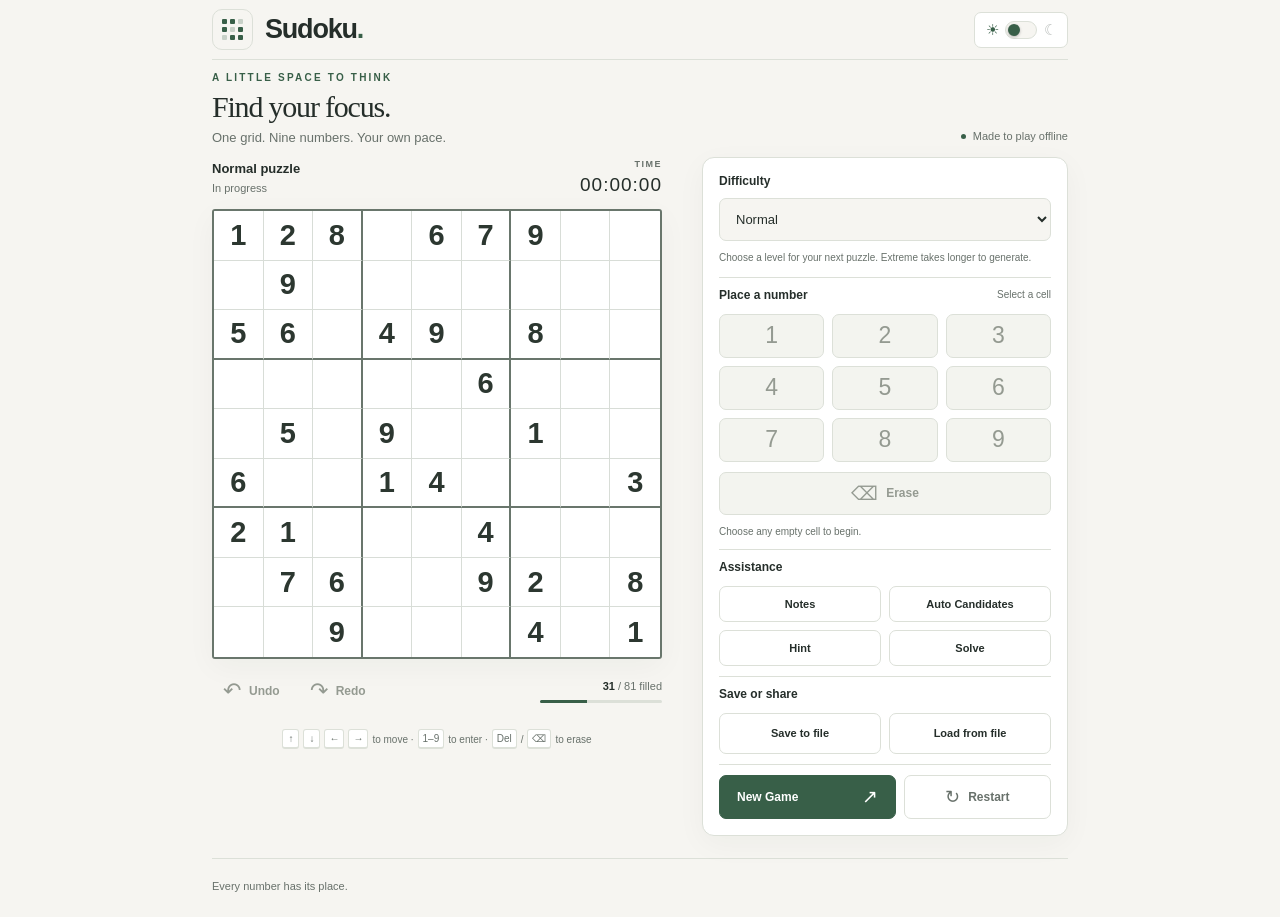
==== commit 84ebe4a0: "common appearance for mode switch button" ====
--- a/index.html
+++ b/index.html
@@ -26,14 +26,11 @@
         <span class="brand-mark" aria-hidden="true"><i></i><i></i><i></i><i></i><i></i><i></i><i></i><i></i><i></i></span>
         <span>Sudoku<span class="brand-dot">.</span></span>
       </a>
-      <div class="theme-control">
-        <label for="theme">Appearance</label>
-        <select id="theme">
-          <option value="auto">Auto</option>
-          <option value="light">Light</option>
-          <option value="dark">Dark</option>
-        </select>
-      </div>
+      <button id="theme-toggle" class="theme-toggle" type="button" role="switch" aria-label="Dark theme" aria-checked="false" title="Switch to dark theme">
+        <span class="theme-sun" aria-hidden="true">☀</span>
+        <span class="theme-track" aria-hidden="true"><span></span></span>
+        <span class="theme-moon" aria-hidden="true">☾</span>
+      </button>
     </header>
 
     <main>
--- a/styles.css
+++ b/styles.css
@@ -73,10 +73,16 @@
 .brand-mark { display: grid; grid-template-columns: repeat(3, 5px); grid-template-rows: repeat(3, 5px); gap: 3px; padding: 9px; border: 1px solid var(--border); border-radius: 10px; }
 .brand-mark i { background: var(--accent); border-radius: 1px; }
 .brand-mark i:nth-child(3), .brand-mark i:nth-child(5), .brand-mark i:nth-child(7) { opacity: .24; }
-.theme-control { display: flex; gap: 13px; align-items: center; font-size: 12px; color: var(--text-muted); }
 select { appearance: auto; padding: 10px 12px; background: var(--surface-bg); color: var(--text); border: 1px solid var(--border); border-radius: 7px; cursor: pointer; }
 :root:not([data-app-ready]) #difficulty { visibility: hidden; }
-.theme-control select { min-width: 93px; font-size: 13px; }
+.theme-toggle { min-width: 80px; padding: 8px 10px; display: flex; align-items: center; justify-content: center; gap: 6px; border: 1px solid var(--border); border-radius: 7px; background: var(--surface-bg); color: var(--text); }
+.theme-toggle:hover { background: var(--surface-soft); }
+.theme-sun, .theme-moon { width: 14px; color: var(--text-muted); font-size: 15px; line-height: 1; transition: color .18s, opacity .18s; }
+.theme-track { position: relative; width: 32px; height: 18px; flex: 0 0 auto; border: 1px solid var(--border); border-radius: 10px; background: var(--page-bg); }
+.theme-track > span { position: absolute; top: 2px; left: 2px; width: 12px; height: 12px; border-radius: 50%; background: var(--accent); box-shadow: 0 1px 3px rgb(0 0 0 / 27%); transition: transform .18s ease; }
+.theme-toggle[aria-checked="true"] .theme-track > span { transform: translateX(14px); }
+.theme-toggle[aria-checked="false"] .theme-sun, .theme-toggle[aria-checked="true"] .theme-moon { color: var(--accent); opacity: 1; }
+.theme-toggle[aria-checked="false"] .theme-moon, .theme-toggle[aria-checked="true"] .theme-sun { opacity: .45; }
 .page-heading { display: flex; align-items: end; justify-content: space-between; padding: 28px 0 26px; }
 .eyebrow { color: var(--accent); font-size: 10px; font-weight: 700; letter-spacing: 2.2px; margin: 0 0 10px; }
 h1 { font-family: Georgia, "Times New Roman", serif; font-size: 38px; font-weight: 400; letter-spacing: -1.2px; line-height: 1.1; margin: 0 0 11px; }
@@ -256,6 +262,7 @@
 @media (prefers-reduced-motion: reduce) {
   .board.is-game-starting, .board.is-generating, .completion.is-celebrating, .completion.is-celebrating .completion-mark, #generation-status::before, .generation-overlay .generation-digit { animation: none; }
   .generation-overlay { display: none; }
+  .theme-sun, .theme-moon, .theme-track > span { transition: none; }
 }
 @media (max-width: 880px) {
   :root { --board-size: min(540px, calc(100vw - 32px)); }
@@ -276,7 +283,7 @@
   .app-footer { margin-top: 24px; }
 }
 @media (max-width: 420px) {
-  .theme-control label, .offline-label { display: none; }
+  .offline-label { display: none; }
   .brand { gap: 9px; font-size: 24px; }
   .brand-mark { grid-template-columns: repeat(3, 4px); grid-template-rows: repeat(3, 4px); gap: 2px; padding: 8px; }
   .page-heading { padding: 16px 0; }
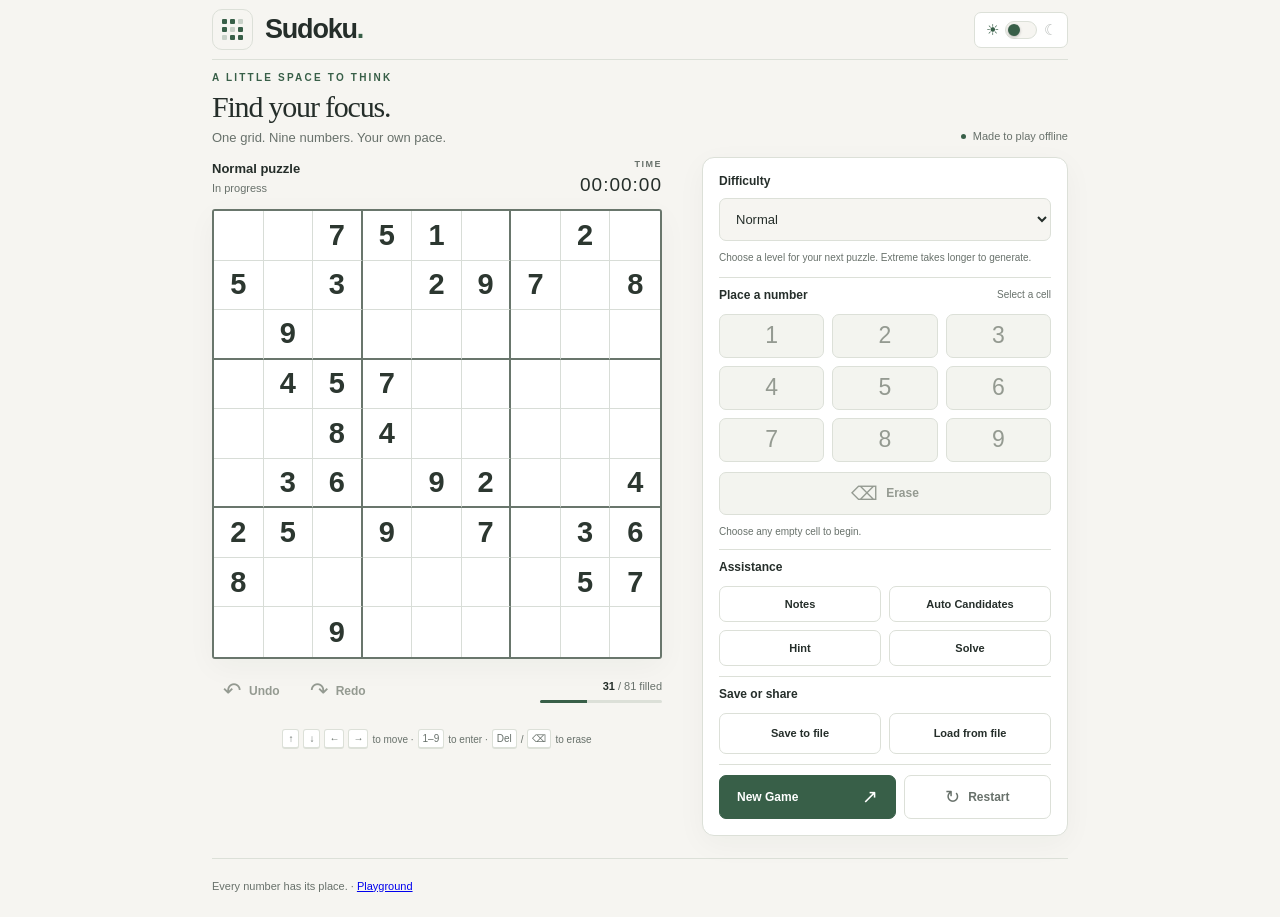
==== commit ea48d79b: "PWA" ====
--- a/index.html
+++ b/index.html
@@ -6,7 +6,10 @@
   <meta name="color-scheme" content="light dark">
   <meta name="description" content="A quiet place to play Sudoku. A fully offline desktop application.">
   <title>Sudoku — Find your focus</title>
-  <link rel="icon" href="data:,">
+  <meta name="theme-color" content="#f7f5ef">
+  <link rel="manifest" href="manifest.webmanifest">
+  <link rel="icon" href="assets/icons/icon-192.png" type="image/png">
+  <link rel="apple-touch-icon" href="assets/icons/apple-touch-icon.png">
   <link rel="stylesheet" href="styles.css">
   <!-- Classic deferred scripts also work when index.html is opened from file://. -->
   <script defer src="js/board.js"></script>
@@ -18,6 +21,7 @@
   <script defer src="js/persistence.js"></script>
   <script defer src="js/view.js"></script>
   <script defer src="js/app.js"></script>
+  <script src="pwa-register.js" data-pwa-register defer></script>
 </head>
 <body>
   <div class="app-shell">
@@ -133,7 +137,7 @@
         </aside>
       </div>
     </main>
-    <footer class="app-footer"><p>Every number has its place.</p></footer>
+    <footer class="app-footer"><p>Every number has its place. · <a href="/mygame/">Playground</a></p></footer>
   </div>
   <p id="live-announcements" class="visually-hidden" role="status" aria-live="polite" aria-atomic="true"></p>
   <noscript><p class="noscript">Please enable JavaScript to play this offline Sudoku game.</p></noscript>
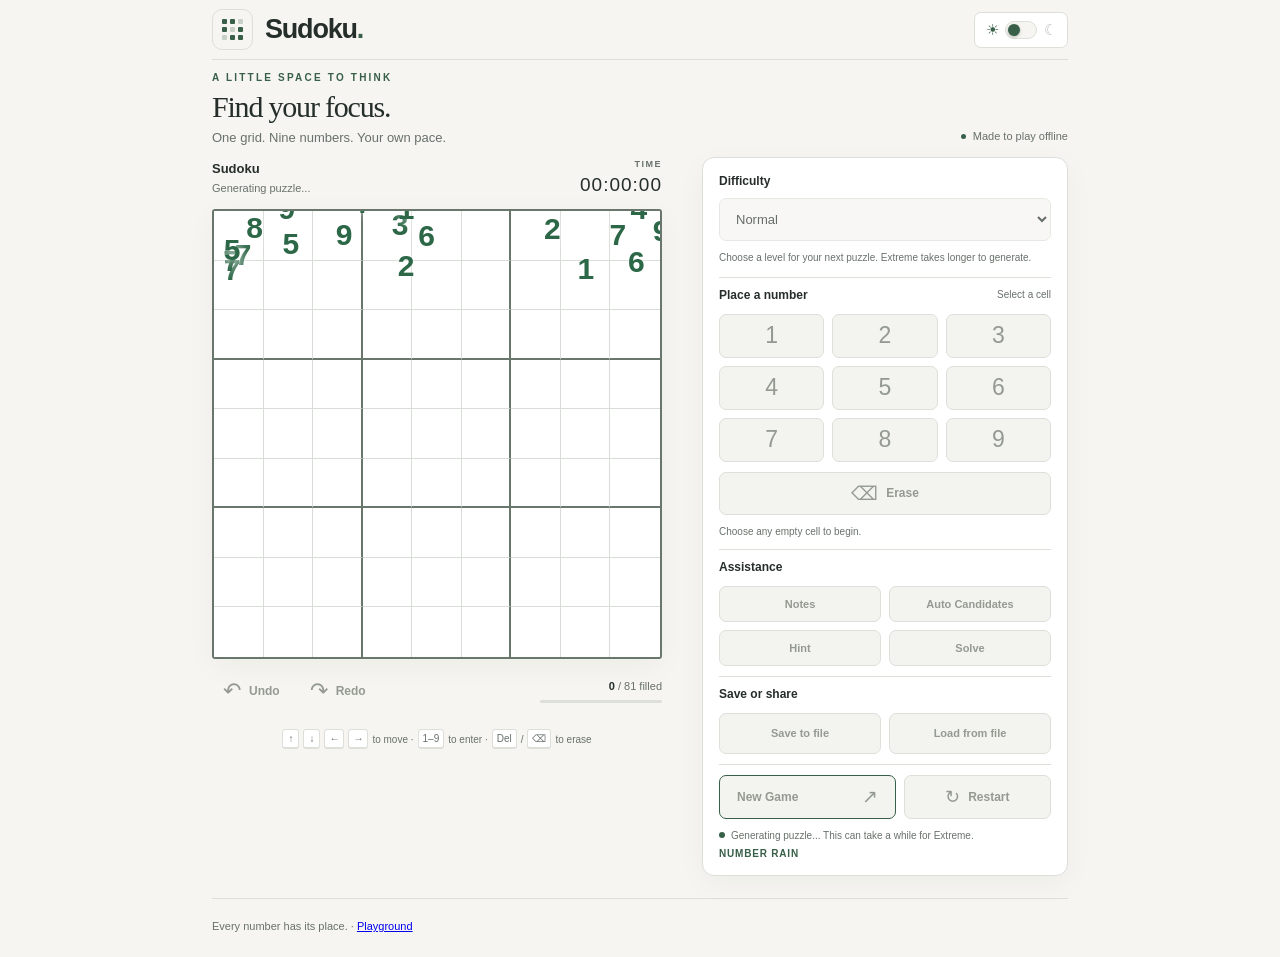
==== commit b4aca05d: "nice dialog" ====
--- a/index.html
+++ b/index.html
@@ -139,6 +139,15 @@
     </main>
     <footer class="app-footer"><p>Every number has its place. · <a href="/mygame/">Playground</a></p></footer>
   </div>
+  <dialog id="confirm-dialog" class="confirm-dialog" aria-labelledby="confirm-title" aria-describedby="confirm-description">
+    <p class="eyebrow" id="confirm-kicker">PLEASE CONFIRM</p>
+    <h2 id="confirm-title">Start a new game?</h2>
+    <p id="confirm-description">Your current progress will be lost.</p>
+    <div class="confirm-actions">
+      <button id="confirm-cancel" type="button" class="button">Cancel</button>
+      <button id="confirm-accept" type="button" class="button button-primary">New Game</button>
+    </div>
+  </dialog>
   <p id="live-announcements" class="visually-hidden" role="status" aria-live="polite" aria-atomic="true"></p>
   <noscript><p class="noscript">Please enable JavaScript to play this offline Sudoku game.</p></noscript>
   <script data-goatcounter="https://gperkowski.goatcounter.com/count" async src="https://gc.zgo.at/count.js"></script>
--- a/styles.css
+++ b/styles.css
@@ -170,6 +170,41 @@
 .completion-mark { font-size: 22px; color: var(--accent); }
 .completion h2 { font-family: Georgia, "Times New Roman", serif; font-size: 21px; font-weight: 400; margin: 0 0 5px; }
 .completion p { margin: 0; color: var(--text); font-size: 12px; }
+.confirm-dialog {
+  width: min(26rem, calc(100% - 32px));
+  max-height: calc(100dvh - 32px);
+  padding: 28px 26px 24px;
+  border: 1px solid var(--border);
+  border-radius: 12px;
+  color: var(--text);
+  background: var(--surface-bg);
+  box-shadow: var(--shadow), 0 24px 64px rgb(35 49 37 / 16%);
+}
+.confirm-dialog::backdrop { background: rgb(37 46 42 / .5); }
+:root[data-theme="dark"] .confirm-dialog::backdrop { background: rgb(8 12 10 / .62); }
+.confirm-dialog[open] { animation: confirm-appear 180ms ease-out; }
+.confirm-dialog .eyebrow { margin: 0 0 10px; }
+.confirm-dialog h2 {
+  margin: 0 0 10px;
+  font-family: Georgia, "Times New Roman", serif;
+  font-size: 28px;
+  font-weight: 400;
+  letter-spacing: -0.8px;
+  line-height: 1.15;
+}
+.confirm-dialog p:not(.eyebrow) {
+  margin: 0;
+  color: var(--text-muted);
+  font-size: 14px;
+  line-height: 1.6;
+}
+.confirm-actions { display: flex; flex-wrap: wrap; gap: 8px; margin-top: 22px; }
+.confirm-actions .button { flex: 1 1 8rem; min-height: 44px; }
+.confirm-actions .button-primary { width: auto; justify-content: center; }
+@keyframes confirm-appear {
+  from { opacity: 0; transform: translateY(8px); }
+  to { opacity: 1; transform: translateY(0); }
+}
 @keyframes board-start {
   from { opacity: 0; transform: translateY(8px) scale(.985); }
   to { opacity: 1; transform: translateY(0) scale(1); }
@@ -260,7 +295,7 @@
   .cell.is-matching .cell-value { border-bottom: 2px solid currentColor; }
 }
 @media (prefers-reduced-motion: reduce) {
-  .board.is-game-starting, .board.is-generating, .completion.is-celebrating, .completion.is-celebrating .completion-mark, #generation-status::before, .generation-overlay .generation-digit { animation: none; }
+  .board.is-game-starting, .board.is-generating, .completion.is-celebrating, .completion.is-celebrating .completion-mark, #generation-status::before, .generation-overlay .generation-digit, .confirm-dialog[open] { animation: none; }
   .generation-overlay { display: none; }
   .theme-sun, .theme-moon, .theme-track > span { transition: none; }
 }
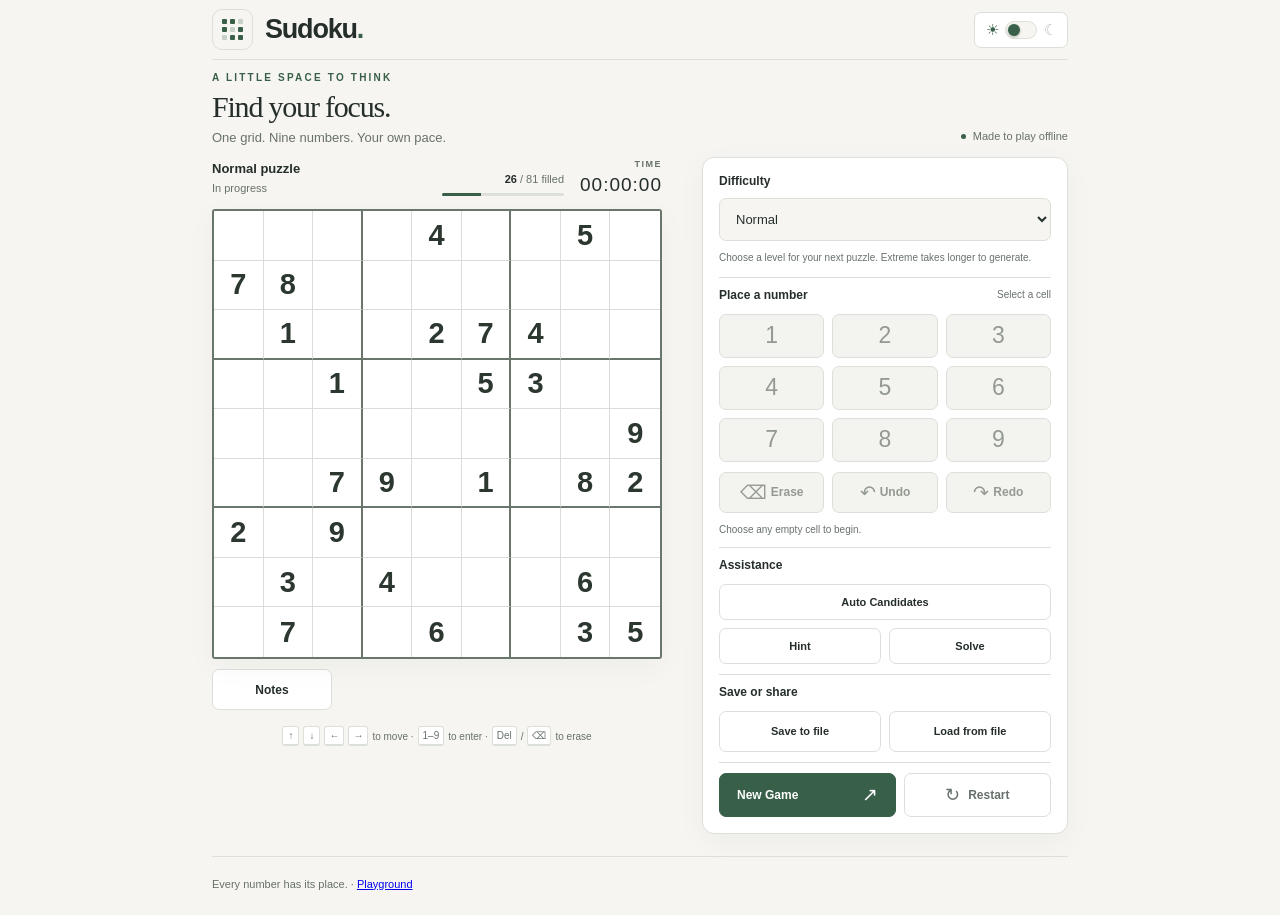
==== commit c0d321ce: "UI mobile improvements for" ====
--- a/index.html
+++ b/index.html
@@ -54,21 +54,20 @@
               <p id="puzzle-label" class="puzzle-label">Sudoku</p>
               <p id="game-status" class="game-status">Generating puzzle...</p>
             </div>
-            <div class="timer-block">
-              <span class="timer-label">TIME</span>
-              <time id="timer">00:00:00</time>
+            <div class="board-metrics">
+              <div class="progress-block">
+                <output id="filled-count">30 <span>/ 81 filled</span></output>
+                <progress id="progress" class="progress-track" aria-label="Cells filled" max="81" value="30"></progress>
+              </div>
+              <div class="timer-block">
+                <span class="timer-label">TIME</span>
+                <time id="timer">00:00:00</time>
+              </div>
             </div>
           </header>
           <div id="board" class="board" role="grid" aria-label="Sudoku puzzle" aria-rowcount="9" aria-colcount="9" aria-describedby="keyboard-help"></div>
           <footer class="board-footer">
-            <div class="history-controls" role="group" aria-label="History controls">
-              <button id="undo" type="button" class="button button-quiet" disabled title="Undo (Ctrl+Z)"><span aria-hidden="true">↶</span> Undo</button>
-              <button id="redo" type="button" class="button button-quiet" disabled title="Redo (Ctrl+Y or Ctrl+Shift+Z)"><span aria-hidden="true">↷</span> Redo</button>
-            </div>
-            <div class="progress-block">
-              <output id="filled-count">30 <span>/ 81 filled</span></output>
-              <progress id="progress" class="progress-track" aria-label="Cells filled" max="81" value="30"></progress>
-            </div>
+            <button id="notes" type="button" class="button notes-button" aria-pressed="false" title="Toggle candidate Notes mode">Notes</button>
           </footer>
           <section id="completion" class="completion" hidden>
             <span class="completion-mark" aria-hidden="true">✓</span>
@@ -100,14 +99,17 @@
                 <button type="button" data-digit="4" aria-label="Enter 4">4</button><button type="button" data-digit="5" aria-label="Enter 5">5</button><button type="button" data-digit="6" aria-label="Enter 6">6</button>
                 <button type="button" data-digit="7" aria-label="Enter 7">7</button><button type="button" data-digit="8" aria-label="Enter 8">8</button><button type="button" data-digit="9" aria-label="Enter 9">9</button>
               </div>
-              <button id="erase" type="button" class="button erase-button"><span aria-hidden="true">⌫</span> Erase</button>
+              <div class="entry-actions" role="group" aria-label="Entry and history controls">
+                <button id="erase" type="button" class="button erase-button"><span aria-hidden="true">⌫</span> Erase</button>
+                <button id="undo" type="button" class="button" disabled title="Undo (Ctrl+Z)"><span aria-hidden="true">↶</span> Undo</button>
+                <button id="redo" type="button" class="button" disabled title="Redo (Ctrl+Y or Ctrl+Shift+Z)"><span aria-hidden="true">↷</span> Redo</button>
+              </div>
               <p id="selection-help" class="selection-help" aria-live="polite">Choose any empty cell to begin.</p>
             </section>
             <div class="panel-divider" aria-hidden="true"></div>
             <section aria-labelledby="assistance-heading">
               <header class="tools-heading"><h2 id="assistance-heading">Assistance</h2></header>
               <div class="future-controls">
-                <button id="notes" type="button" class="button" aria-pressed="false" title="Toggle candidate Notes mode">Notes</button>
                 <button id="auto-candidates" type="button" class="button" title="Replace notes with all directly legal candidates">Auto Candidates</button>
                 <button id="hint" type="button" class="button" disabled title="Reveal one correct digit">Hint</button>
                 <button id="solve" type="button" class="button" disabled title="Reveal the solution after confirmation">Solve</button>
--- a/styles.css
+++ b/styles.css
@@ -90,10 +90,11 @@
 .offline-label { display: flex; align-items: center; gap: 7px; margin: 0; padding-bottom: 3px; color: var(--text-muted); font-size: 11px; }
 .offline-label > span { width: 5px; height: 5px; border-radius: 50%; background: var(--accent); }
 .workspace { display: grid; grid-template-columns: var(--board-size) minmax(250px, 1fr); gap: 40px; align-items: start; }
-.board-heading { display: flex; align-items: center; justify-content: space-between; min-height: 63px; padding-bottom: 17px; }
-.puzzle-summary { display: flex; flex-direction: column; gap: 6px; }
+.board-heading { display: flex; align-items: center; justify-content: space-between; gap: 8px; min-height: 63px; padding-bottom: 17px; }
+.puzzle-summary { display: flex; flex-direction: column; gap: 6px; min-width: 0; }
 .puzzle-label { margin: 0; font-size: 13px; font-weight: 600; }
 .game-status { margin: 0; font-size: 11px; color: var(--text-muted); }
+.board-metrics { display: flex; align-items: end; gap: 16px; flex: 0 0 auto; }
 .timer-block { text-align: right; display: flex; flex-direction: column; gap: 5px; }
 .timer-label { color: var(--text-muted); font-size: 9px; font-weight: 600; letter-spacing: 1.5px; }
 #timer { font-size: 19px; font-variant-numeric: tabular-nums; letter-spacing: 1px; }
@@ -119,15 +120,12 @@
 .cell-candidates > span.is-matching { color: var(--candidate-match); font-weight: 800; }
 #notes[aria-pressed="true"] { background: var(--selected-cell); border-color: var(--accent); color: var(--player); }
 .board-footer { display: flex; align-items: center; justify-content: space-between; margin-top: 14px; }
+.notes-button { min-width: 120px; }
 .button { display: inline-flex; justify-content: center; align-items: center; gap: 8px; min-height: 41px; padding: 9px 14px; border: 1px solid var(--border); border-radius: 7px; background: var(--surface-bg); color: var(--text); font-size: 12px; font-weight: 600; }
 .button:hover:enabled { background: var(--surface-soft); }
 .button:disabled { background: var(--disabled-bg); color: var(--disabled-text); }
-.history-controls { display: flex; gap: 8px; }
-.button-quiet { border-color: transparent; background: transparent; padding: 8px 10px; }
-.button-quiet:disabled { background: transparent; }
-.button-quiet span { font-size: 22px; font-weight: 400; }
 .progress-block { text-align: right; width: 122px; font-size: 11px; }
-#filled-count { font-weight: 600; }
+#filled-count { font-weight: 600; white-space: nowrap; }
 #filled-count span { color: var(--text-muted); font-weight: 400; }
 .progress-track { display: block; width: 100%; height: 3px; margin-top: 8px; overflow: hidden; appearance: none; border: 0; border-radius: 3px; background: var(--border); color: var(--accent); }
 .progress-track::-webkit-progress-bar { background: var(--border); }
@@ -150,11 +148,13 @@
 .keypad button:active:enabled { background: var(--selected-cell); }
 .keypad button:disabled { color: var(--disabled-text); background: var(--disabled-bg); }
 .keypad button.is-selected-digit { background: var(--selected-cell); border-color: var(--accent); color: var(--player); box-shadow: inset 0 0 0 1px var(--accent); }
-.erase-button { margin-top: 10px; width: 100%; }
-.erase-button span { font-size: 19px; font-weight: 400; }
+.entry-actions { display: grid; grid-template-columns: repeat(3, minmax(0, 1fr)); gap: 8px; margin-top: 10px; }
+.entry-actions .button { min-width: 0; padding: 8px 4px; gap: 4px; }
+.entry-actions .button span { font-size: 19px; font-weight: 400; }
 .selection-help { min-height: 15px; margin: 9px 0 0; color: var(--text-muted); font-size: 10px; line-height: 1.5; }
 .future-controls { display: grid; grid-template-columns: 1fr 1fr; gap: 8px; }
 .future-controls .button { font-size: 11px; padding: 8px 4px; }
+#auto-candidates { grid-column: 1 / -1; }
 .file-actions { display: grid; grid-template-columns: 1fr 1fr; gap: 8px; }
 .file-actions .button { padding: 8px 4px; font-size: 11px; }
 .file-status { min-height: 15px; margin: 9px 0 0; color: var(--text-muted); font-size: 10px; line-height: 1.5; }
@@ -304,16 +304,19 @@
   .app-shell { padding: 0 16px; }
   .app-header { height: 64px; }
   .page-heading { padding: 20px 0; }
-  .workspace { display: flex; flex-direction: column; gap: 20px; }
+  .workspace { display: flex; flex-direction: column; gap: 12px; }
   .game-controls { display: contents; }
-  .difficulty-control { order: -1; display: grid; grid-template-columns: minmax(0, 1fr) minmax(150px, 2fr); align-items: center; gap: 10px 14px; width: 100%; padding: 14px 16px; background: var(--surface-bg); border: 1px solid var(--border); border-radius: 12px; box-shadow: var(--shadow); }
+  .difficulty-control { order: 2; display: grid; grid-template-columns: minmax(0, 1fr) minmax(150px, 2fr); align-items: center; gap: 10px 14px; width: var(--board-size); max-width: 100%; margin: 0 auto; padding: 14px 16px; background: var(--surface-bg); border: 1px solid var(--border); border-radius: 12px; box-shadow: var(--shadow); }
   .difficulty-control .control-label { margin: 0; }
   .difficulty-control .helper-text { display: none; }
   .game-controls > .panel-divider { display: none; }
   .board-section { order: 0; width: var(--board-size); max-width: 100%; margin: 0 auto; }
   .board { width: 100%; height: auto; aspect-ratio: 1; }
-  .control-panel { display: block; order: 1; width: 100%; padding: 18px 16px; background: var(--surface-bg); border: 1px solid var(--border); border-radius: 12px; box-shadow: var(--shadow); }
-  .keypad button { height: 54px; }
+  .board-footer { margin-top: 6px; }
+  .notes-button { width: 100%; min-height: 36px; padding: 6px 14px; }
+  .control-panel { display: block; order: 1; width: var(--board-size); max-width: 100%; margin: 0 auto; padding: 14px 16px; background: var(--surface-bg); border: 1px solid var(--border); border-radius: 12px; box-shadow: var(--shadow); }
+  .keypad { grid-template-columns: repeat(5, minmax(0, 1fr)); }
+  .keypad button { height: 48px; }
   .keyboard-help { position: absolute; width: 1px; height: 1px; padding: 0; margin: -1px; overflow: hidden; clip: rect(0 0 0 0); white-space: nowrap; border: 0; }
   .app-footer { margin-top: 24px; }
 }
@@ -322,14 +325,14 @@
   .brand { gap: 9px; font-size: 24px; }
   .brand-mark { grid-template-columns: repeat(3, 4px); grid-template-rows: repeat(3, 4px); gap: 2px; padding: 8px; }
   .page-heading { padding: 16px 0; }
+  .page-introduction .eyebrow, .page-introduction .intro { display: none; }
+  .page-heading h1 { margin: 0; font-size: 26px; }
   h1 { font-size: 31px; }
   .difficulty-control { grid-template-columns: 1fr; gap: 8px; }
   .difficulty-control select { height: 40px; }
   .board-heading { min-height: 53px; padding-bottom: 12px; }
+  .board-metrics { gap: 8px; }
   .cell { font-size: clamp(20px, 7.5vw, 29px); }
   .cell-candidates { inset: 2px; font-size: 10px; }
-  .board-footer { margin-top: 10px; }
-  .history-controls { gap: 2px; }
-  .button-quiet { padding: 7px 5px; }
-  .progress-block { width: 105px; }
-}
+  .progress-block { width: 76px; }
+}
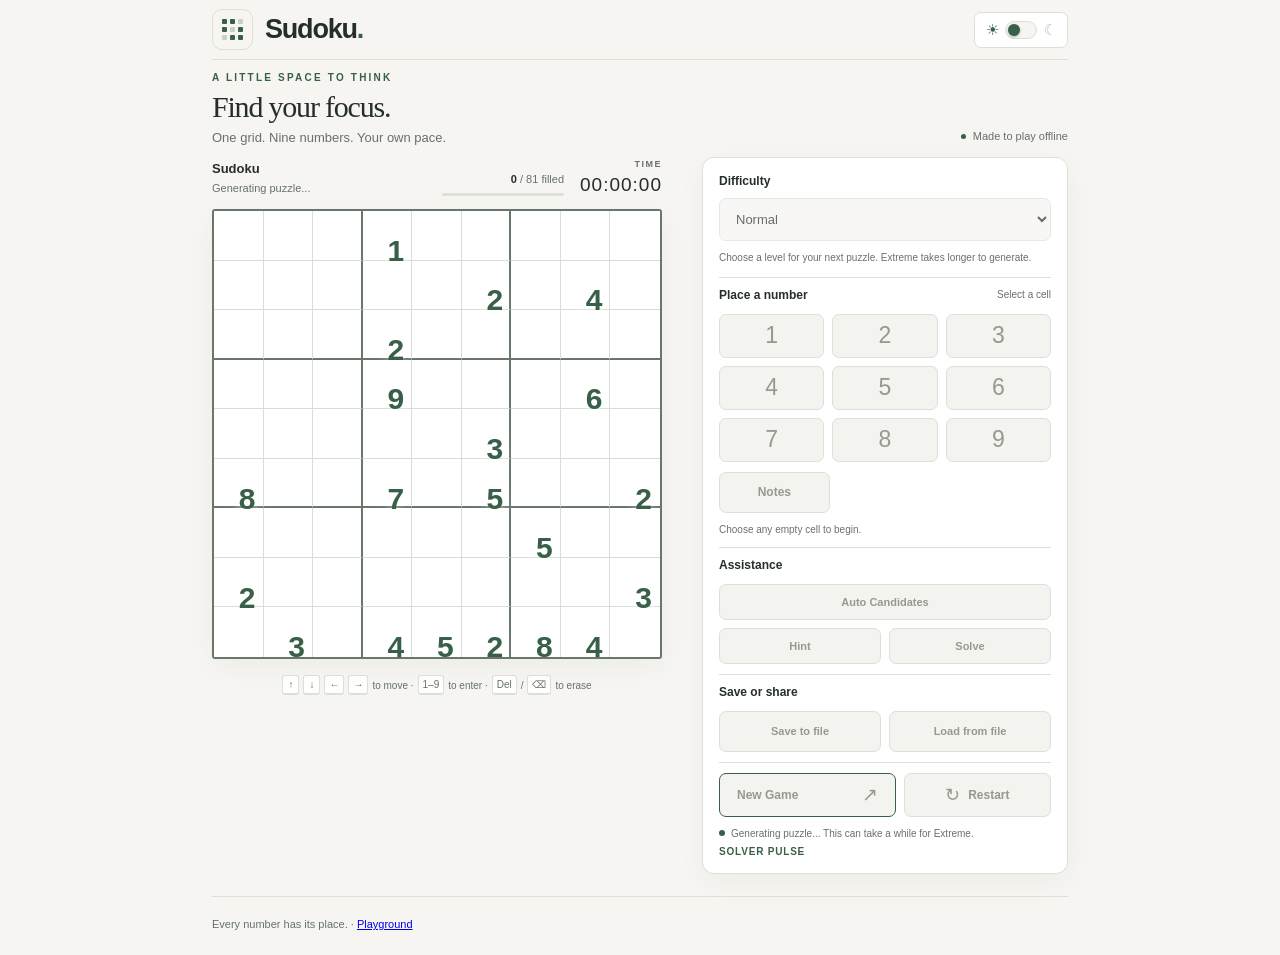
==== commit 88e2372a: "Sudoku - display Note button move" ====
--- a/index.html
+++ b/index.html
@@ -99,10 +99,8 @@
                 <button type="button" data-digit="4" aria-label="Enter 4">4</button><button type="button" data-digit="5" aria-label="Enter 5">5</button><button type="button" data-digit="6" aria-label="Enter 6">6</button>
                 <button type="button" data-digit="7" aria-label="Enter 7">7</button><button type="button" data-digit="8" aria-label="Enter 8">8</button><button type="button" data-digit="9" aria-label="Enter 9">9</button>
               </div>
-              <div class="entry-actions" role="group" aria-label="Entry and history controls">
-                <button id="erase" type="button" class="button erase-button"><span aria-hidden="true">⌫</span> Erase</button>
-                <button id="undo" type="button" class="button" disabled title="Undo (Ctrl+Z)"><span aria-hidden="true">↶</span> Undo</button>
-                <button id="redo" type="button" class="button" disabled title="Redo (Ctrl+Y or Ctrl+Shift+Z)"><span aria-hidden="true">↷</span> Redo</button>
+              <div class="entry-actions">
+                <button id="notes-desktop" type="button" class="button notes-button" aria-pressed="false" title="Toggle candidate Notes mode">Notes</button>
               </div>
               <p id="selection-help" class="selection-help" aria-live="polite">Choose any empty cell to begin.</p>
             </section>
--- a/styles.css
+++ b/styles.css
@@ -12,7 +12,9 @@
   --given: #2c3730;
   --player: #2c6747;
   --accent: #385f48;
+  --candidate-text: #28543b;
   --candidate-match: #7a4d08;
+  --candidate-match-bg: #f4dfb7;
   --accent-hover: #2d503b;
   --on-accent: #ffffff;
   --selected-cell: #c7ddc2;
@@ -43,7 +45,9 @@
   --given: #e4eadd;
   --player: #b5e7c0;
   --accent: #a3c6a0;
+  --candidate-text: #c5e6cb;
   --candidate-match: #ffd17c;
+  --candidate-match-bg: #594528;
   --accent-hover: #bddab9;
   --on-accent: #1b3021;
   --selected-cell: #486846;
@@ -115,11 +119,14 @@
 .cell:focus-visible { outline: 3px solid var(--focus); outline-offset: -5px; z-index: 1; }
 .cell:hover:not(.is-selected) { box-shadow: inset 0 0 0 2px var(--border); }
 .cell-value { pointer-events: none; }
-.cell-candidates { position: absolute; inset: 4px; display: grid; grid-template-columns: repeat(3, 1fr); grid-template-rows: repeat(3, 1fr); pointer-events: none; font-size: 12px; }
-.cell-candidates > span { display: grid; place-items: center; color: var(--player); font-weight: 500; }
-.cell-candidates > span.is-matching { color: var(--candidate-match); font-weight: 800; }
-#notes[aria-pressed="true"] { background: var(--selected-cell); border-color: var(--accent); color: var(--player); }
-.board-footer { display: flex; align-items: center; justify-content: space-between; margin-top: 14px; }
+.cell-candidates { position: absolute; inset: 2px; display: grid; grid-template-columns: repeat(3, 1fr); grid-template-rows: repeat(3, 1fr); pointer-events: none; font-size: clamp(11px, calc(var(--board-size) / 36), 16px); line-height: 1; font-variant-numeric: tabular-nums; }
+.cell-candidates > span { display: grid; place-items: center; color: var(--candidate-text); font-weight: 700; transition: background-color 180ms ease; }
+.cell-candidates > span > span { transition: transform 180ms ease; }
+.cell-candidates > span.is-entering > span { animation: candidate-enter 260ms cubic-bezier(.2, .8, .25, 1); }
+.cell-candidates > span.is-matching { color: var(--candidate-match); background: var(--candidate-match-bg); border-radius: 4px; font-weight: 800; }
+.cell-candidates > span.is-matching > span { transform: scale(1.08); }
+#notes[aria-pressed="true"], #notes-desktop[aria-pressed="true"] { background: var(--selected-cell); border-color: var(--accent); color: var(--player); }
+.board-footer { display: none; align-items: center; justify-content: space-between; margin-top: 14px; }
 .notes-button { min-width: 120px; }
 .button { display: inline-flex; justify-content: center; align-items: center; gap: 8px; min-height: 41px; padding: 9px 14px; border: 1px solid var(--border); border-radius: 7px; background: var(--surface-bg); color: var(--text); font-size: 12px; font-weight: 600; }
 .button:hover:enabled { background: var(--surface-soft); }
@@ -148,9 +155,8 @@
 .keypad button:active:enabled { background: var(--selected-cell); }
 .keypad button:disabled { color: var(--disabled-text); background: var(--disabled-bg); }
 .keypad button.is-selected-digit { background: var(--selected-cell); border-color: var(--accent); color: var(--player); box-shadow: inset 0 0 0 1px var(--accent); }
-.entry-actions { display: grid; grid-template-columns: repeat(3, minmax(0, 1fr)); gap: 8px; margin-top: 10px; }
+.entry-actions { display: grid; grid-template-columns: repeat(3, minmax(0, 1fr)); margin-top: 10px; }
 .entry-actions .button { min-width: 0; padding: 8px 4px; gap: 4px; }
-.entry-actions .button span { font-size: 19px; font-weight: 400; }
 .selection-help { min-height: 15px; margin: 9px 0 0; color: var(--text-muted); font-size: 10px; line-height: 1.5; }
 .future-controls { display: grid; grid-template-columns: 1fr 1fr; gap: 8px; }
 .future-controls .button { font-size: 11px; padding: 8px 4px; }
@@ -248,6 +254,10 @@
   20%, 62% { opacity: 1; transform: translate(-50%, -50%) scale(1.3); }
   76% { opacity: 0; transform: translate(-50%, -50%) scale(.6); }
 }
+@keyframes candidate-enter {
+  from { opacity: 0; transform: translateY(3px) scale(.72); }
+  to { opacity: 1; transform: translateY(0) scale(1); }
+}
 .board.is-game-starting { animation: board-start 420ms cubic-bezier(.2, .75, .25, 1) both; }
 .board.is-generating { animation: board-generating 1.2s ease-in-out infinite; }
 .completion.is-celebrating { animation: completion-arrive 520ms cubic-bezier(.2, .8, .25, 1) both; }
@@ -293,11 +303,12 @@
 @media (forced-colors: active) {
   .cell.is-selected { outline: 3px solid Highlight; outline-offset: -4px; }
   .cell.is-matching .cell-value { border-bottom: 2px solid currentColor; }
+  .cell-candidates > span.is-matching { outline: 1px solid Highlight; outline-offset: -1px; }
 }
 @media (prefers-reduced-motion: reduce) {
-  .board.is-game-starting, .board.is-generating, .completion.is-celebrating, .completion.is-celebrating .completion-mark, #generation-status::before, .generation-overlay .generation-digit, .confirm-dialog[open] { animation: none; }
+  .board.is-game-starting, .board.is-generating, .completion.is-celebrating, .completion.is-celebrating .completion-mark, #generation-status::before, .generation-overlay .generation-digit, .confirm-dialog[open], .cell-candidates > span.is-entering > span { animation: none; }
   .generation-overlay { display: none; }
-  .theme-sun, .theme-moon, .theme-track > span { transition: none; }
+  .theme-sun, .theme-moon, .theme-track > span, .cell-candidates > span, .cell-candidates > span > span { transition: none; }
 }
 @media (max-width: 880px) {
   :root { --board-size: min(540px, calc(100vw - 32px)); }
@@ -312,8 +323,9 @@
   .game-controls > .panel-divider { display: none; }
   .board-section { order: 0; width: var(--board-size); max-width: 100%; margin: 0 auto; }
   .board { width: 100%; height: auto; aspect-ratio: 1; }
-  .board-footer { margin-top: 6px; }
+  .board-footer { display: flex; margin-top: 6px; }
   .notes-button { width: 100%; min-height: 36px; padding: 6px 14px; }
+  .entry-actions { display: none; }
   .control-panel { display: block; order: 1; width: var(--board-size); max-width: 100%; margin: 0 auto; padding: 14px 16px; background: var(--surface-bg); border: 1px solid var(--border); border-radius: 12px; box-shadow: var(--shadow); }
   .keypad { grid-template-columns: repeat(5, minmax(0, 1fr)); }
   .keypad button { height: 48px; }
@@ -333,6 +345,5 @@
   .board-heading { min-height: 53px; padding-bottom: 12px; }
   .board-metrics { gap: 8px; }
   .cell { font-size: clamp(20px, 7.5vw, 29px); }
-  .cell-candidates { inset: 2px; font-size: 10px; }
   .progress-block { width: 76px; }
 }
